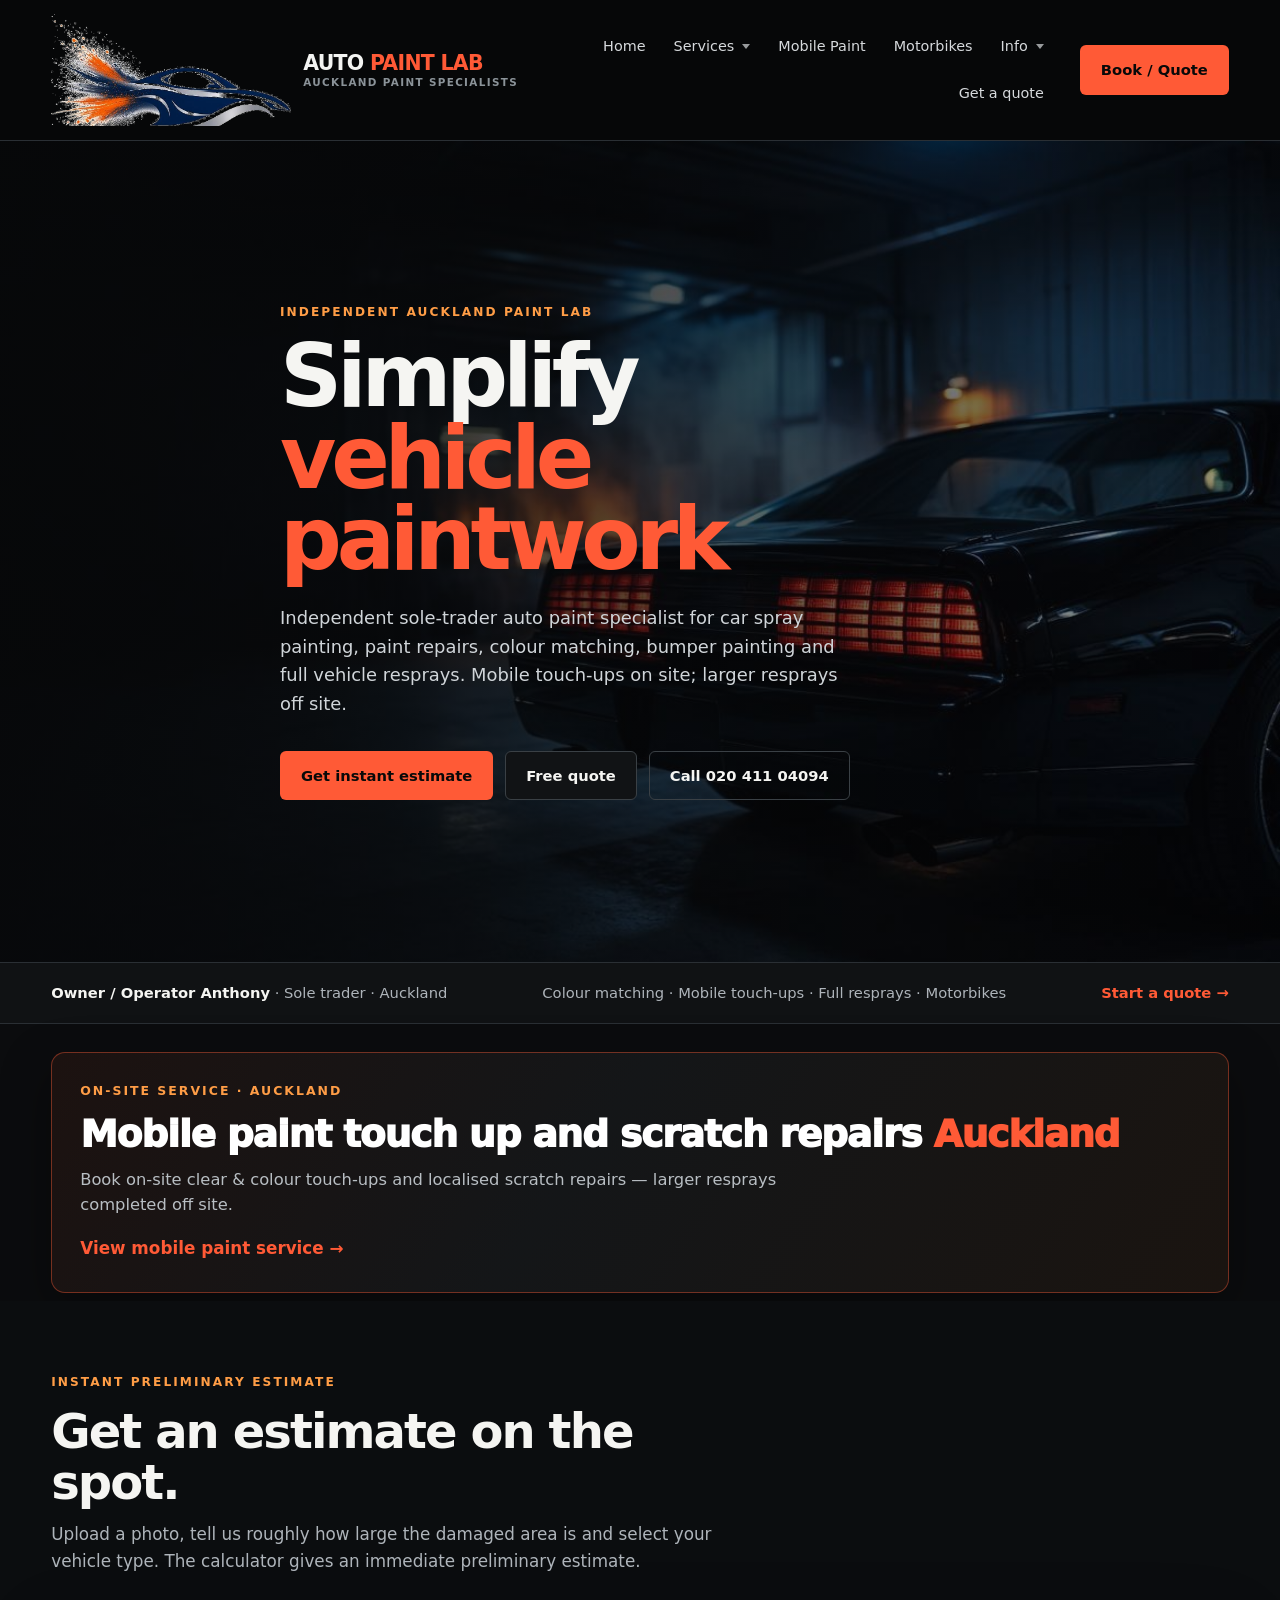
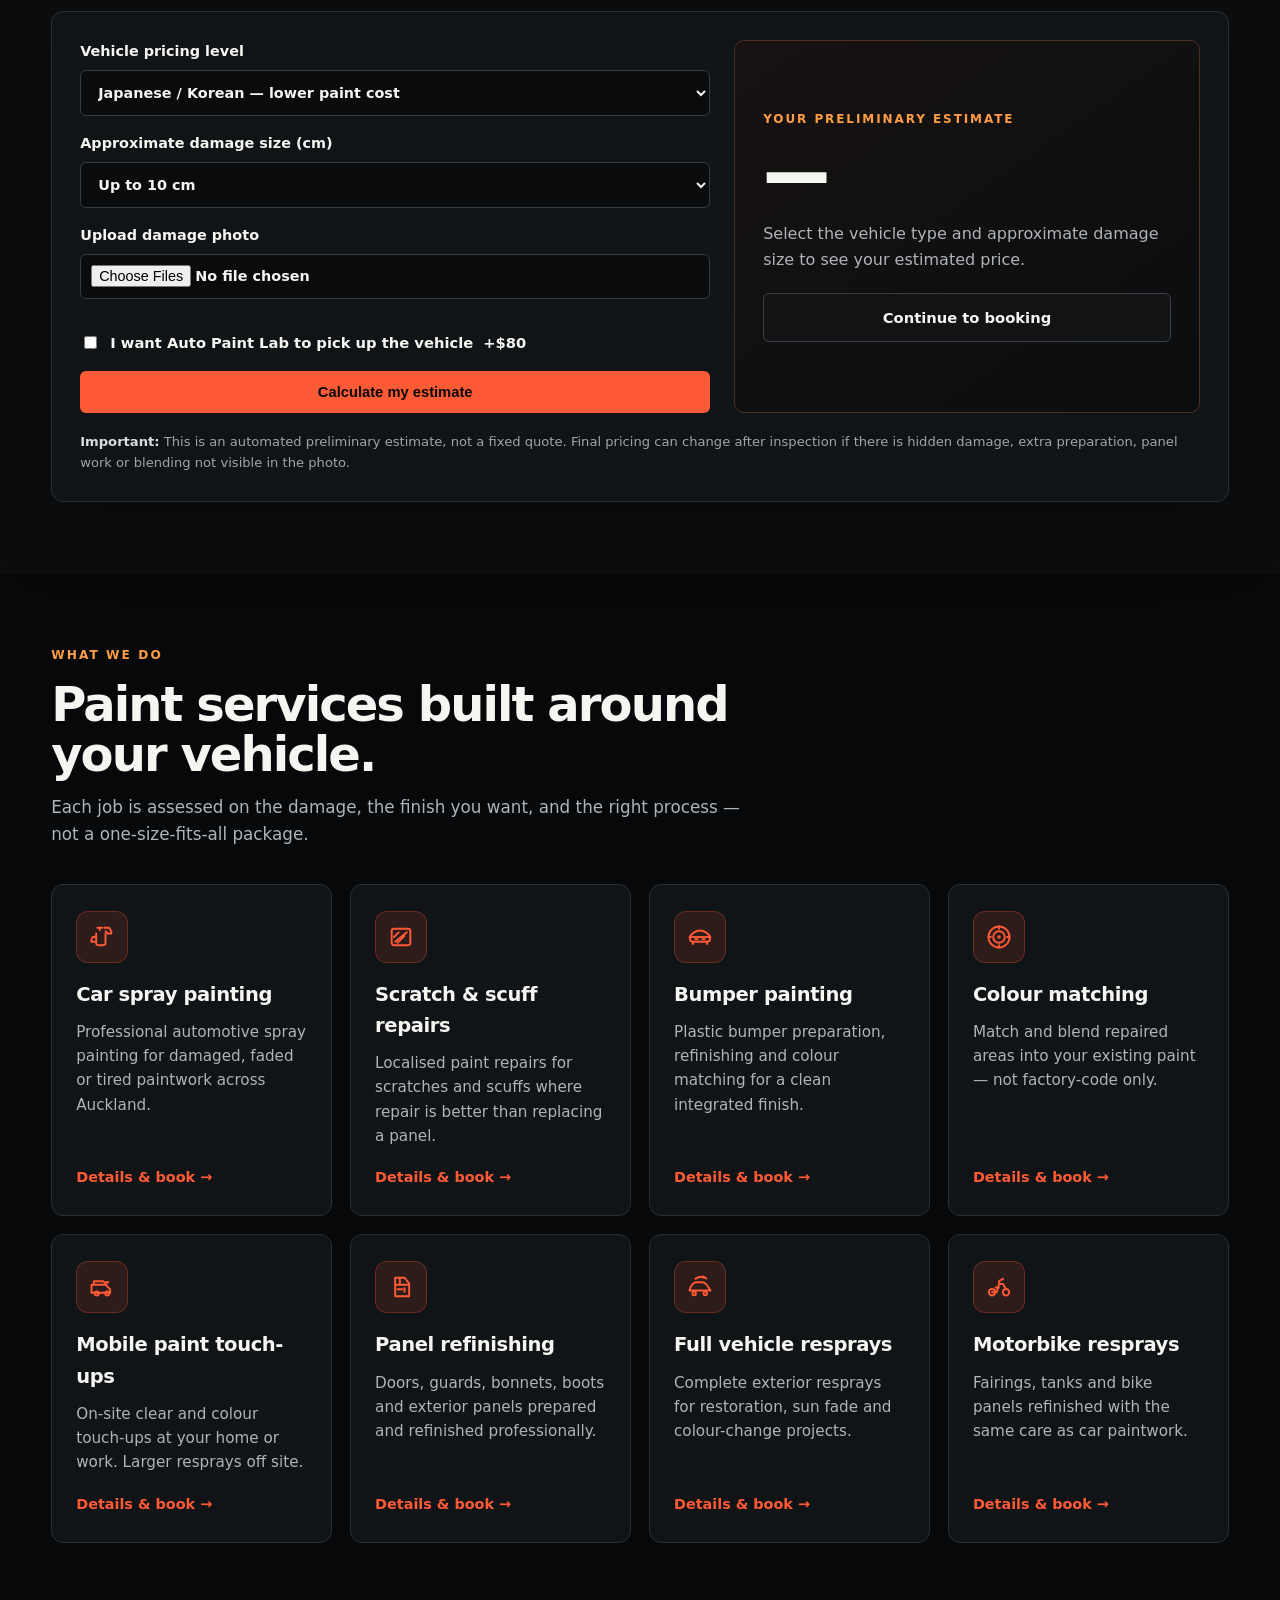
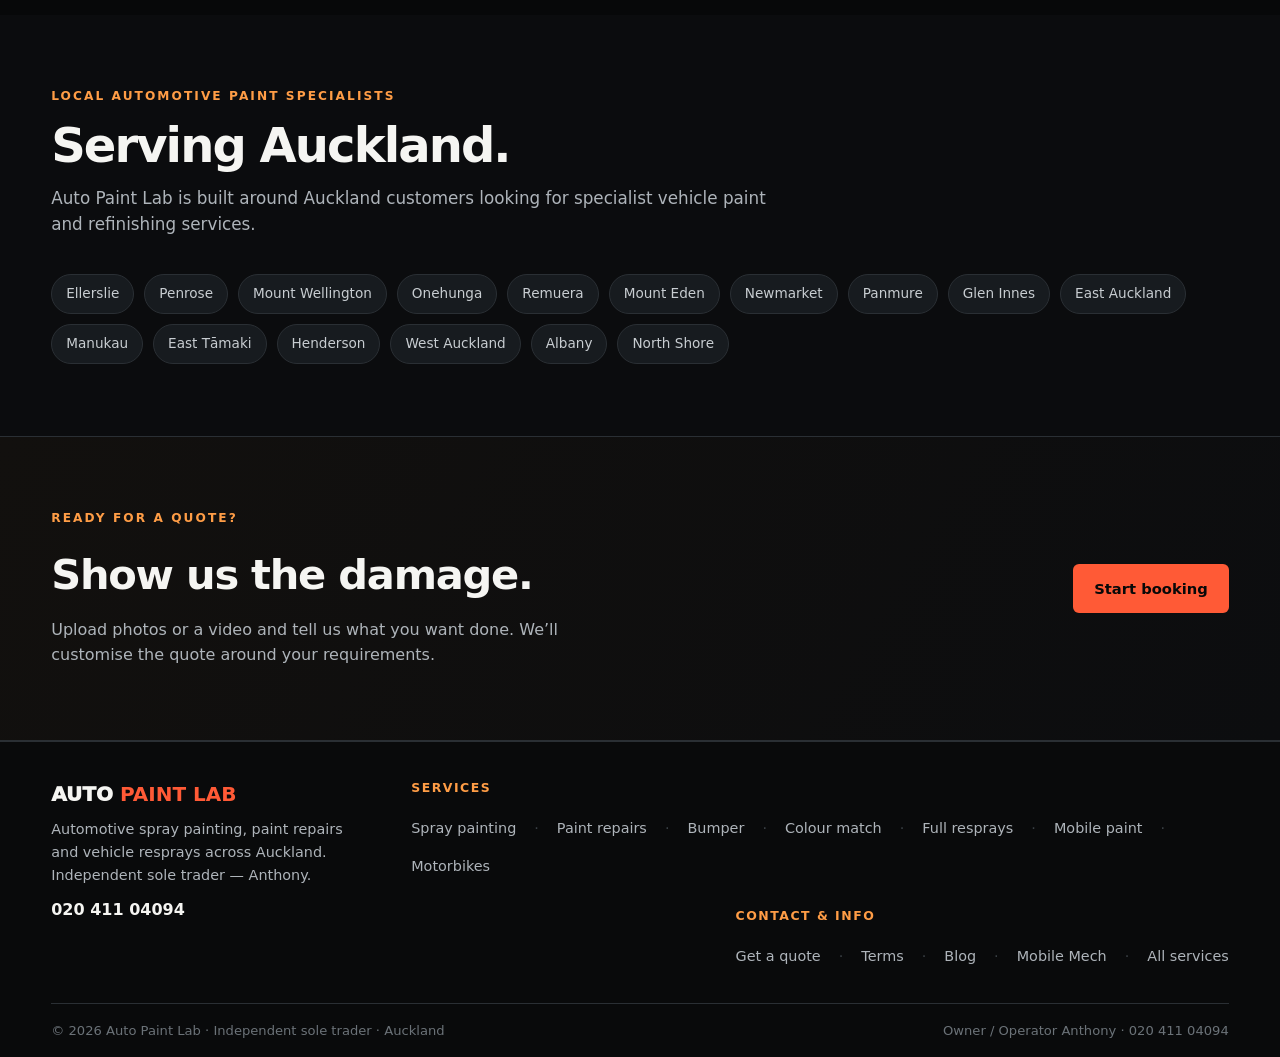
==== index.html @ 337ef96b "Add files via upload" ====
<!doctype html>
<html lang="en-NZ">
<head>
<meta charset="utf-8">
<meta name="viewport" content="width=device-width,initial-scale=1">
<title>Car Spray Painting Auckland | Independent Paint Repairs & Resprays | Auto Paint Lab</title>
<meta name="description" content="Independent sole-trader auto paint lab in Auckland. Car spray painting, paint repairs, scratch & scuff repair, bumper painting and colour matching. Free quote online.">
<meta name="robots" content="index,follow,max-image-preview:large">
<meta name="author" content="Auto Paint Lab">
<meta name="theme-color" content="#08090a">
<link rel="canonical" href="https://autopaintlab.co.nz/">
<meta property="og:title" content="Car Spray Painting Auckland | Independent Paint Repairs & Resprays | Auto Paint Lab">
<meta property="og:description" content="Independent sole-trader auto paint lab in Auckland. Car spray painting, paint repairs, scratch & scuff repair, bumper painting and colour matching. Free quote online.">
<meta property="og:type" content="website">
<meta property="og:url" content="https://autopaintlab.co.nz/">
<meta property="og:site_name" content="Auto Paint Lab">
<meta property="og:image" content="https://autopaintlab.co.nz/og.jpg">
<meta property="og:image:alt" content="Auto Paint Lab Auckland">
<style>
:root{
  --bg:#070809;--card:#111417;--card2:#171b1f;--text:#f5f5f2;--muted:#aeb4ba;
  --line:#2a2f34;--accent:#ff5a36;--accent2:#ff9d46;--max:1180px;
  --header-h:96px;
}
*{box-sizing:border-box}
html{scroll-behavior:smooth}
body{margin:0;background:var(--bg);color:var(--text);font-family:Inter,system-ui,Arial,sans-serif;line-height:1.6}
a{color:inherit;text-decoration:none}
.wrap{width:min(92%,var(--max));margin:auto}
img{max-width:100%;height:auto;display:block}

/* ===== HEADER — logo ~3x larger ===== */
header{
  position:sticky;top:0;z-index:100;
  background:rgba(7,8,9,.95);backdrop-filter:blur(16px);
  border-bottom:1px solid var(--line);
}
.nav{
  min-height:76px;
  display:flex;align-items:center;justify-content:space-between;
  gap:16px;padding:12px 0;
}


/* full logo includes wordmark */
.brand-text-off{display:flex;flex-direction:column;line-height:1.05}




.links{
  display:flex;align-items:center;gap:4px;
  font-size:.9rem;color:#d6d9dc;flex-wrap:wrap;justify-content:flex-end;
}
.links > a, .drop > button{
  display:inline-flex;align-items:center;gap:6px;
  padding:10px 12px;border-radius:6px;
  font:inherit;color:inherit;background:transparent;border:0;cursor:pointer;
  white-space:nowrap;
}
.links > a:hover, .drop > button:hover{color:var(--accent);background:rgba(255,255,255,.04)}
.drop{position:relative}
.drop > button::after{
  content:"";width:0;height:0;
  border-left:4px solid transparent;border-right:4px solid transparent;
  border-top:5px solid currentColor;opacity:.7;margin-left:2px;
}
.drop-menu{
  display:none;position:absolute;top:calc(100% + 4px);left:0;min-width:240px;
  background:#121518;border:1px solid var(--line);border-radius:10px;
  padding:8px;box-shadow:0 16px 40px rgba(0,0,0,.45);z-index:50;
}
.drop:hover .drop-menu, .drop:focus-within .drop-menu{display:block}
.drop-menu a{
  display:block;padding:10px 14px;border-radius:6px;font-size:.9rem;color:#d6d9dc;
}
.drop-menu a:hover{background:rgba(255,90,54,.12);color:var(--accent)}

.nav-cta{flex-shrink:0;margin-left:8px}
.btn{
  display:inline-flex;align-items:center;justify-content:center;gap:8px;
  padding:12px 20px;border-radius:6px;font-weight:850;border:1px solid transparent;
  cursor:pointer;font-size:.92rem;transition:transform .2s,box-shadow .2s,filter .2s;
}
.btn.primary{background:var(--accent);color:#080909}
.btn.primary:hover{transform:translateY(-2px);box-shadow:0 12px 28px rgba(255,90,54,.28);filter:brightness(1.05)}
.btn.secondary{border-color:#3a4045;background:#111315;color:var(--text)}
.btn.secondary:hover{border-color:var(--accent);color:var(--accent)}
.btn.ghost{border-color:#3a4045;background:transparent}

.nav-toggle{
  display:none;width:48px;height:48px;border-radius:8px;
  border:1px solid var(--line);background:#121518;color:var(--text);
  align-items:center;justify-content:center;cursor:pointer;font-size:1.3rem;
}
.mobile-panel{
  display:none;border-top:1px solid var(--line);padding:12px 0 18px;
  background:rgba(7,8,9,.98);
}
.mobile-panel.open{display:block}
.mobile-panel a, .mobile-panel .m-label{
  display:block;padding:12px 4px;border-bottom:1px solid rgba(42,47,52,.6);
  color:#d6d9dc;font-size:.95rem;
}
.mobile-panel .m-label{font-size:.72rem;letter-spacing:.14em;text-transform:uppercase;color:var(--accent2);font-weight:800;border:0;padding-top:16px}
.mobile-panel a:hover{color:var(--accent)}

@media(max-width:1100px){
  
  :root{--header-h:160px}
}
@media(max-width:960px){
  .links, .nav-cta{display:none}
  .nav-toggle{display:inline-flex}
  
  
  
  :root{--header-h:120px}
}

/* ===== HERO with car background ===== */
.eyebrow{text-transform:uppercase;letter-spacing:.17em;font-size:.76rem;font-weight:900;color:var(--accent2);margin-bottom:14px}
.hero{
  min-height:680px;display:flex;align-items:center;position:relative;overflow:hidden;
  background:
    linear-gradient(105deg, rgba(7,8,9,0.92) 0%, rgba(7,8,9,0.72) 42%, rgba(7,8,9,0.35) 100%),
    url('assets/images/hero-car.jpg');
  background-size:cover;
  background-position:center 40%;
  background-repeat:no-repeat;
}
.hero-in{position:relative;z-index:1;max-width:720px;padding:90px 0}
.hero h1{font-size:clamp(2.8rem,7vw,5.4rem);line-height:.94;letter-spacing:-.06em;margin:0 0 24px}
.hero h1 span{color:var(--accent)}
.hero p{max-width:580px;color:#d0d5d9;font-size:1.12rem;margin:0 0 32px}
.actions{display:flex;gap:12px;flex-wrap:wrap}

.strip{background:#101214;border-top:1px solid var(--line);border-bottom:1px solid var(--line);padding:18px 0}
.strip .wrap{display:flex;flex-wrap:wrap;gap:18px 28px;align-items:center;justify-content:space-between;font-size:.92rem;color:var(--muted)}
.strip strong{color:var(--text)}

section{padding:72px 0}
.intro{max-width:720px;margin-bottom:36px}
.intro h2{font-size:clamp(2rem,4vw,3rem);letter-spacing:-.04em;margin:0 0 14px;line-height:1.05}
.intro p{color:var(--muted);margin:0;font-size:1.05rem}

.grid{display:grid;gap:18px}
.grid-3{grid-template-columns:repeat(auto-fit,minmax(260px,1fr))}
.grid-2{grid-template-columns:repeat(auto-fit,minmax(300px,1fr))}

.card{
  background:var(--card);border:1px solid var(--line);border-radius:12px;
  padding:26px 24px;transition:transform .2s,border-color .2s,box-shadow .2s;
  display:flex;flex-direction:column;height:100%;
}
.card:hover{transform:translateY(-4px);border-color:rgba(255,90,54,.35);box-shadow:0 16px 36px rgba(0,0,0,.25)}
.card .icon{
  width:52px;height:52px;border-radius:12px;margin-bottom:16px;
  display:flex;align-items:center;justify-content:center;
  background:rgba(255,90,54,.12);border:1px solid rgba(255,90,54,.28);
  color:var(--accent);
}
.card .icon svg{width:28px;height:28px}
.card h3{margin:0 0 10px;font-size:1.22rem;letter-spacing:-.02em}
.card p{color:var(--muted);margin:0 0 18px;flex:1;font-size:.95rem}
.card a.more{color:var(--accent);font-weight:800;font-size:.9rem;margin-top:auto}
.card a.more:hover{color:var(--accent2)}

.dark{background:#0b0c0e}
.quote{background:linear-gradient(120deg,#12100e,#0c0d0f);border-top:1px solid var(--line);border-bottom:1px solid var(--line)}
.quotein{display:flex;align-items:center;justify-content:space-between;gap:24px;flex-wrap:wrap}
.quotein h2{margin:0 0 8px;font-size:clamp(1.8rem,3.5vw,2.6rem);letter-spacing:-.03em}
.quotein p{margin:0;color:var(--muted);max-width:520px}

.areas{display:flex;flex-wrap:wrap;gap:10px}
.area{
  background:var(--card2);border:1px solid var(--line);padding:8px 14px;
  border-radius:999px;font-size:.85rem;color:#c8cdd1;
}

/* ===== ESTIMATE ===== */
.estimate-section{background:#0b0d0f}
.estimate-box{border:1px solid var(--line);background:#111417;padding:28px;border-radius:12px;box-shadow:0 25px 70px rgba(0,0,0,.25)}
.estimate-grid{display:grid;grid-template-columns:1.15fr .85fr;gap:24px}
.estimate-form{display:grid;gap:16px}
.estimate-form label{display:grid;gap:7px;font-weight:800;font-size:.9rem}
.estimate-form select,.estimate-form input[type=file]{
  width:100%;background:#090b0c;color:#f5f5f2;border:1px solid #363c41;border-radius:6px;padding:13px;font:inherit
}
.estimate-form input[type=file]{padding:10px}
.estimate-form .pickup{display:flex;align-items:center;gap:10px;font-weight:700;font-size:.92rem}
.estimate-form .pickup input{width:auto}
.estimate-result{
  border:1px solid #493027;background:linear-gradient(145deg,#171211,#0b0d0f);
  padding:28px;display:flex;flex-direction:column;justify-content:center;min-height:280px;border-radius:10px
}
.result-label{font-size:.75rem;letter-spacing:.16em;color:var(--accent2);font-weight:900}
.result-price{font-size:clamp(2.4rem,5vw,4.2rem);line-height:1;font-weight:950;letter-spacing:-.06em;margin:14px 0}
.estimate-result p{color:var(--muted);margin:0 0 20px}
.photo-preview{display:flex;gap:8px;flex-wrap:wrap}
.photo-preview img{width:72px;height:72px;object-fit:cover;border:1px solid var(--line);border-radius:4px}
.estimate-note{margin-top:18px;color:#9ea5aa;font-size:.82rem}
.estimate-note strong{color:#d9dde0}
@media(max-width:800px){
  .estimate-grid{grid-template-columns:1fr}
  .estimate-result{min-height:200px}
}

/* ===== FOOTER horizontal ===== */
footer{border-top:1px solid var(--line);padding:36px 0 0;background:#090a0b}
.foot{
  display:flex;flex-wrap:wrap;align-items:flex-start;justify-content:space-between;
  gap:28px 40px;padding-bottom:28px;
}
.foot-brand{flex:1 1 220px;max-width:320px}
.foot-brand .logo{font-weight:950;font-size:1.25rem;margin-bottom:8px}
.foot-brand .logo b{color:var(--accent)}
.foot-brand p{color:var(--muted);margin:0 0 10px;font-size:.9rem}
.foot-cols{
  display:flex;flex-wrap:wrap;gap:28px 48px;flex:2 1 480px;justify-content:flex-end;
}
.foot-col h3{margin:0 0 12px;font-size:.78rem;letter-spacing:.12em;text-transform:uppercase;color:var(--accent2)}
.foot-col a,.foot-col span{display:block;color:var(--muted);margin:7px 0;font-size:.9rem}
.foot-col a:hover{color:var(--accent)}
.foot-links-row{
  display:flex;flex-wrap:wrap;gap:8px 18px;align-items:center;
}
.foot-links-row a{display:inline;margin:0;color:var(--muted);font-size:.9rem}
.foot-links-row a:hover{color:var(--accent)}
.foot-links-row .sep{color:#3a4045}
.copy{border-top:1px solid var(--line);padding:16px 0;color:#6b7278;font-size:.82rem;display:flex;flex-wrap:wrap;gap:8px 20px;justify-content:space-between}

/* Forms (booking pages) */
.form-wrap{max-width:640px}
.form label{display:block;font-size:.85rem;font-weight:700;margin:16px 0 6px;color:#d5d9dc}
.form input,.form select,.form textarea{
  width:100%;padding:12px 14px;border-radius:8px;border:1px solid var(--line);
  background:#0e1012;color:var(--text);font:inherit;
}
.form input:focus,.form select:focus,.form textarea:focus{
  outline:none;border-color:var(--accent);box-shadow:0 0 0 3px rgba(255,90,54,.15);
}
.form textarea{min-height:120px;resize:vertical}
.form .row{display:grid;grid-template-columns:1fr 1fr;gap:14px}
@media(max-width:560px){.form .row{grid-template-columns:1fr}}
.form .upload{border:1px dashed #3a4045;border-radius:10px;padding:16px;background:#0e1012}
.form .hint{font-size:.82rem;color:var(--muted);margin-top:8px}
.form .caption{font-size:.85rem;color:var(--muted);margin:18px 0}
.form .btn{width:100%;margin-top:8px;padding:16px}
.form .status{margin-top:12px;font-size:.9rem;color:var(--accent2)}
.preview{display:flex;flex-wrap:wrap;gap:8px;margin-top:10px}
.preview img{width:72px;height:72px;object-fit:cover;border-radius:6px;border:1px solid var(--line)}

.page-hero{padding:70px 0 40px;background:radial-gradient(circle at 80% 30%,rgba(255,90,54,.18),transparent 30%),linear-gradient(120deg,#070809,#12100e)}
.page-hero h1{font-size:clamp(2.4rem,5vw,4rem);letter-spacing:-.05em;margin:12px 0;line-height:1.02}
.page-hero p{color:var(--muted);max-width:640px;font-size:1.05rem}
.content-card{background:var(--card);border:1px solid var(--line);border-radius:12px;padding:28px;margin:18px 0}
.content-card h2{margin:0 0 12px;font-size:1.55rem}
.content-card p,.content-card li{color:#c7ccd0}
.content-card ul{padding-left:22px}
.service-cta{
  margin-top:28px;padding:24px;border-radius:12px;
  background:linear-gradient(135deg,#1a1210,#121416);border:1px solid rgba(255,90,54,.25);
  display:flex;flex-wrap:wrap;gap:16px;align-items:center;justify-content:space-between;
}

@media(max-width:800px){
  .hero{min-height:auto;background-position:70% center}
  .hero-in{padding:56px 0}
  .foot-cols{justify-content:flex-start}
}







.mobile-promo-section{padding:28px 0 8px;background:#0b0c0e}
.mobile-promo-card{
  display:block;padding:28px 28px 30px;border-radius:14px;
  background:linear-gradient(125deg,#1c1210 0%,#141618 45%,#1a1410 100%);
  border:1px solid rgba(255,90,54,.4);
  box-shadow:0 18px 50px rgba(0,0,0,.35);
  transition:transform .2s,border-color .2s,box-shadow .2s;
}
.mobile-promo-card:hover{
  transform:translateY(-3px);border-color:rgba(255,90,54,.65);
  box-shadow:0 22px 55px rgba(255,90,54,.12);
}
.mobile-promo-eyebrow{
  display:block;font-size:.78rem;font-weight:900;letter-spacing:.16em;
  text-transform:uppercase;color:var(--accent2);margin-bottom:12px;
}
.mobile-promo-title{
  display:block;font-size:clamp(1.45rem,4.2vw,2.35rem);font-weight:950;
  letter-spacing:-.03em;line-height:1.15;color:#fff;margin-bottom:12px;
}
.mobile-promo-title em{font-style:normal;color:var(--accent)}
.mobile-promo-sub{
  display:block;color:#b8bec3;font-size:1.02rem;max-width:720px;margin-bottom:18px;line-height:1.5;
}
.mobile-promo-cta{
  display:inline-flex;font-weight:900;font-size:1.05rem;color:var(--accent);
}
.mobile-promo-card:hover .mobile-promo-cta{color:var(--accent2)}








@media(max-width:1100px){
  
  
}
@media(max-width:960px){
  
  
  
}
@media(max-width:400px){
  
}


/* Brand — mark + wordmark, dark-header friendly */
.brand{
  display:flex;align-items:center;gap:12px;flex-shrink:0;
  text-decoration:none;color:inherit;min-width:0;
}
.brand-logo{
  height:116px;width:auto;max-width:240px;
  object-fit:contain;object-position:left center;
  border:none;border-radius:0;box-shadow:none;
  background:transparent;padding:0;display:block;flex-shrink:0;
}
.brand-text{
  display:flex;flex-direction:column;justify-content:center;
  line-height:1.08;gap:3px;min-width:0;
}
.brand-name{
  font-weight:900;letter-spacing:-.035em;font-size:1.28rem;
  text-transform:uppercase;color:#f3f4f2;white-space:nowrap;
}
.brand-name b{color:var(--accent);font-weight:900}
.brand-tag{
  font-size:.65rem;font-weight:700;letter-spacing:.13em;
  text-transform:uppercase;color:#8b9399;white-space:nowrap;
}
@media(max-width:1100px){
  .brand-logo{height:104px;max-width:216px}
  .brand-name{font-size:1.15rem}
}
@media(max-width:960px){
  .brand-logo{height:92px;max-width:176px}
  .brand-name{font-size:1.05rem}
  .brand-tag{font-size:.58rem;letter-spacing:.1em}
}
@media(max-width:380px){
  .brand-tag{display:none}
  .brand-name{font-size:.95rem}
}

</style>
<meta name="twitter:card" content="summary_large_image">
<meta name="twitter:title" content="Car Spray Painting Auckland | Independent Paint Repairs & Resprays | Auto Paint Lab">
<meta name="twitter:description" content="Independent sole-trader auto paint lab in Auckland. Car spray painting, paint repairs, scratch & scuff repair, bumper painting and colour matching. Free quote online.">
<meta name="twitter:image" content="https://autopaintlab.co.nz/og.jpg">
</head>
<body>
<header>
  <div class="wrap nav">
    <a class="brand" href="index.html" aria-label="Auto Paint Lab home">
      <img class="brand-logo" src="assets/images/logo-mark.png" alt="Auto Paint Lab Auckland logo" width="240" height="116">
      <span class="brand-text">
        <span class="brand-name">AUTO <b>PAINT LAB</b></span>
        <span class="brand-tag">Auckland paint specialists</span>
      </span>
    </a>
    <nav class="links" aria-label="Main">
      <a href="index.html">Home</a>
      <div class="drop">
        <button type="button" aria-haspopup="true">Services</button>
        <div class="drop-menu" role="menu">
          <a href="services.html">All services</a>
          <a href="spray-painting.html">Car spray painting</a>
          <a href="scratch-repairs.html">Scratch &amp; scuff repairs</a>
          <a href="bumper-painting.html">Bumper painting</a>
          <a href="colour-matching.html">Colour matching</a>
          <a href="panel-refinishing.html">Panel refinishing</a>
          <a href="full-respray.html">Full vehicle resprays</a>
          <a href="mobile-paint.html">Mobile paint</a>
          <a href="motorbike-resprays.html">Motorbike resprays</a>
        </div>
      </div>
      <a href="mobile-paint.html">Mobile Paint</a>
      <a href="motorbike-resprays.html">Motorbikes</a>
      <div class="drop">
        <button type="button" aria-haspopup="true">Info</button>
        <div class="drop-menu" role="menu">
          <a href="blog.html">Blog</a>
          <a href="mobile-mech.html">Mobile Mech partner</a>
          <a href="terms.html">Terms &amp; conditions</a>
          <a href="index.html#areas">Auckland areas</a>
        </div>
      </div>
      <a href="booking.html">Get a quote</a>
    </nav>
    <a class="btn primary nav-cta" href="booking.html">Book / Quote</a>
    <button class="nav-toggle" type="button" aria-label="Open menu" id="navToggle">☰</button>
  </div>
  <div class="mobile-panel wrap" id="mobilePanel">
    <a href="index.html">Home</a>
    <div class="m-label">Services</div>
    <a href="services.html">All services</a>
    <a href="spray-painting.html">Car spray painting</a>
    <a href="scratch-repairs.html">Scratch &amp; scuff repairs</a>
    <a href="bumper-painting.html">Bumper painting</a>
    <a href="colour-matching.html">Colour matching</a>
    <a href="panel-refinishing.html">Panel refinishing</a>
    <a href="full-respray.html">Full vehicle resprays</a>
    <a href="mobile-paint.html">Mobile paint</a>
    <a href="motorbike-resprays.html">Motorbike resprays</a>
    <div class="m-label">Info</div>
    <a href="blog.html">Blog</a>
    <a href="mobile-mech.html">Mobile Mech partner</a>
    <a href="terms.html">Terms &amp; conditions</a>
    <a href="booking.html">Get a quote</a>
    <a href="booking.html" class="btn primary" style="margin-top:14px;text-align:center">Book / Quote</a>
  </div>
</header>


<main>
<section class="hero">
  <div class="wrap hero-in">
    <div class="eyebrow">Independent Auckland paint lab</div>
    <h1>Simplify<br><span>vehicle paintwork</span></h1>
    <p>Independent sole-trader auto paint specialist for car spray painting, paint repairs, colour matching, bumper painting and full vehicle resprays. Mobile touch-ups on site; larger resprays off site.</p>
    <div class="actions">
      <a class="btn primary" href="#instant-estimate">Get instant estimate</a>
      <a class="btn secondary" href="booking.html">Free quote</a>
      <a class="btn ghost" href="tel:+642041104094">Call 020 411 04094</a>
    </div>
  </div>
</section>

<div class="strip">
  <div class="wrap">
    <div><strong>Owner / Operator Anthony</strong> · Sole trader · Auckland</div>
    <div>Colour matching · Mobile touch-ups · Full resprays · Motorbikes</div>
    <div><a href="booking.html" style="color:var(--accent);font-weight:800">Start a quote →</a></div>
  </div>
</div>


<section class="mobile-promo-section">
  <div class="wrap">
    <a class="mobile-promo-card" href="mobile-paint.html">
      <span class="mobile-promo-eyebrow">On-site service · Auckland</span>
      <span class="mobile-promo-title">Mobile paint touch up and scratch repairs <em>Auckland</em></span>
      <span class="mobile-promo-sub">Book on-site clear &amp; colour touch-ups and localised scratch repairs — larger resprays completed off site.</span>
      <span class="mobile-promo-cta">View mobile paint service →</span>
    </a>
  </div>
</section>
<section id="instant-estimate" class="estimate-section">
<div class="wrap">
<div class="intro">
  <div class="eyebrow">Instant preliminary estimate</div>
  <h2>Get an estimate on the spot.</h2>
  <p>Upload a photo, tell us roughly how large the damaged area is and select your vehicle type. The calculator gives an immediate preliminary estimate.</p>
</div>
<div class="estimate-box">
<div class="estimate-grid">
<div class="estimate-form">
<label>Vehicle pricing level
<select id="vehicleTier">
  <option value="1">Japanese / Korean — lower paint cost</option>
  <option value="1.15">American / Chinese / lower-cost European</option>
  <option value="1.30">Premium European — Mercedes, Volkswagen, BMW &amp; similar</option>
</select>
</label>
<label>Approximate damage size (cm)
<select id="damageSize">
  <option value="10">Up to 10 cm</option>
  <option value="20">Up to 20 cm</option>
  <option value="30">Up to 30 cm</option>
  <option value="40">Up to 40 cm</option>
  <option value="50">Up to 50 cm</option>
  <option value="60">Up to 60 cm</option>
</select>
</label>
<label>Upload damage photo <input id="estimatePhoto" type="file" accept="image/*" multiple></label>
<div id="photoPreview" class="photo-preview" aria-live="polite"></div>
<label class="pickup"><input id="pickup" type="checkbox"> I want Auto Paint Lab to pick up the vehicle <strong>+$80</strong></label>
<button class="btn primary estimate-btn" type="button" id="calculateEstimate">Calculate my estimate</button>
</div>
<div class="estimate-result" id="estimateResult">
  <div class="result-label">YOUR PRELIMINARY ESTIMATE</div>
  <div class="result-price" id="resultPrice">—</div>
  <p id="resultText">Select the vehicle type and approximate damage size to see your estimated price.</p>
  <a class="btn secondary" href="booking.html">Continue to booking</a>
</div>
</div>
<div class="estimate-note"><strong>Important:</strong> This is an automated preliminary estimate, not a fixed quote. Final pricing can change after inspection if there is hidden damage, extra preparation, panel work or blending not visible in the photo.</div>
</div>
</div>
</section>
<script>
(function(){
const tier=document.getElementById('vehicleTier'), size=document.getElementById('damageSize'), pickup=document.getElementById('pickup'), result=document.getElementById('resultPrice'), text=document.getElementById('resultText'), photo=document.getElementById('estimatePhoto'), preview=document.getElementById('photoPreview');
function baseForCm(n){ if(n<=10)return 300; if(n<=20)return 400; if(n<=30)return 700; if(n<=40)return 925; if(n<=50)return 1150; return 1400; }
function calc(){const n=Number(size.value), mult=Number(tier.value), pickupCost=pickup.checked?80:0; let base=baseForCm(n); let low=Math.round((base*mult+pickupCost)/10)*10; let high=Math.round((base*mult*1.2+pickupCost)/10)*10; result.textContent='$'+low.toLocaleString()+' – $'+high.toLocaleString(); text.textContent=(pickup.checked?'Includes the $80 vehicle pickup. ':'')+'Based on approximately '+n+' cm of visible damage. This is a preliminary estimate only.';}
document.getElementById('calculateEstimate').addEventListener('click',calc);
if(photo) photo.addEventListener('change',()=>{preview.innerHTML=''; [...photo.files].slice(0,5).forEach(f=>{if(f.type.startsWith('image/')){const img=document.createElement('img');img.src=URL.createObjectURL(f);preview.appendChild(img);}})});
})();
</script>
<section>
  <div class="wrap">
    <div class="intro">
      <div class="eyebrow">What we do</div>
      <h2>Paint services built around your vehicle.</h2>
      <p>Each job is assessed on the damage, the finish you want, and the right process — not a one-size-fits-all package.</p>
    </div>
    <div class="grid grid-3">
<article class="card">
  <div class="icon" aria-hidden="true"><svg viewBox="0 0 24 24" fill="none" stroke="currentColor" stroke-width="1.65" stroke-linecap="round" stroke-linejoin="round"><path d="M14 4h4l2 3v2h-3l-2-2"/><path d="M15 9v8a2 2 0 01-2 2H9a2 2 0 01-2-2V9"/><path d="M7 12H4l-1 2v2h4"/><path d="M10 6V4"/><path d="M8 4h4"/></svg></div>
  <h3>Car spray painting</h3>
  <p>Professional automotive spray painting for damaged, faded or tired paintwork across Auckland.</p>
  <a class="more" href="spray-painting.html">Details &amp; book →</a>
</article>
<article class="card">
  <div class="icon" aria-hidden="true"><svg viewBox="0 0 24 24" fill="none" stroke="currentColor" stroke-width="1.65" stroke-linecap="round" stroke-linejoin="round"><rect x="4" y="5" width="16" height="14" rx="2"/><path d="M7 16L17 8"/><path d="M9 17L15 11"/><path d="M6 12l4-4"/></svg></div>
  <h3>Scratch &amp; scuff repairs</h3>
  <p>Localised paint repairs for scratches and scuffs where repair is better than replacing a panel.</p>
  <a class="more" href="scratch-repairs.html">Details &amp; book →</a>
</article>
<article class="card">
  <div class="icon" aria-hidden="true"><svg viewBox="0 0 24 24" fill="none" stroke="currentColor" stroke-width="1.65" stroke-linecap="round" stroke-linejoin="round"><path d="M3 12c2.5-3.5 6-5.5 9-5.5S18.5 8.5 21 12"/><path d="M3.5 12h17v2a2 2 0 01-2 2h-13a2 2 0 01-2-2v-2z"/><path d="M6 16v2M18 16v2"/><path d="M8 14h2M14 14h2"/></svg></div>
  <h3>Bumper painting</h3>
  <p>Plastic bumper preparation, refinishing and colour matching for a clean integrated finish.</p>
  <a class="more" href="bumper-painting.html">Details &amp; book →</a>
</article>
<article class="card">
  <div class="icon" aria-hidden="true"><svg viewBox="0 0 24 24" fill="none" stroke="currentColor" stroke-width="1.65" stroke-linecap="round" stroke-linejoin="round"><circle cx="12" cy="12" r="9"/><circle cx="12" cy="12" r="5"/><circle cx="12" cy="12" r="1.5" fill="currentColor" stroke="none"/><path d="M12 3v2M12 19v2M3 12h2M19 12h2"/></svg></div>
  <h3>Colour matching</h3>
  <p>Match and blend repaired areas into your existing paint — not factory-code only.</p>
  <a class="more" href="colour-matching.html">Details &amp; book →</a>
</article>
<article class="card">
  <div class="icon" aria-hidden="true"><svg viewBox="0 0 24 24" fill="none" stroke="currentColor" stroke-width="1.65" stroke-linecap="round" stroke-linejoin="round"><path d="M3 10h12l4 4v3H3v-7z"/><path d="M5 10V7h8l3 3"/><circle cx="7.5" cy="17.5" r="1.75"/><circle cx="16.5" cy="17.5" r="1.75"/><path d="M15 8h2.5"/></svg></div>
  <h3>Mobile paint touch-ups</h3>
  <p>On-site clear and colour touch-ups at your home or work. Larger resprays off site.</p>
  <a class="more" href="mobile-paint.html">Details &amp; book →</a>
</article>
<article class="card">
  <div class="icon" aria-hidden="true"><svg viewBox="0 0 24 24" fill="none" stroke="currentColor" stroke-width="1.65" stroke-linecap="round" stroke-linejoin="round"><path d="M7 4h8l4 5v11H7V4z"/><path d="M7 10h12"/><path d="M11 4v6"/><path d="M15 13v3"/><path d="M9 14h4"/></svg></div>
  <h3>Panel refinishing</h3>
  <p>Doors, guards, bonnets, boots and exterior panels prepared and refinished professionally.</p>
  <a class="more" href="panel-refinishing.html">Details &amp; book →</a>
</article>
<article class="card">
  <div class="icon" aria-hidden="true"><svg viewBox="0 0 24 24" fill="none" stroke="currentColor" stroke-width="1.65" stroke-linecap="round" stroke-linejoin="round"><path d="M3 15c1-4 3.5-7 5.5-7h5c2 0 4 1.5 5.5 4l2 3H3v-0z"/><circle cx="7" cy="17.5" r="1.5"/><circle cx="16.5" cy="17.5" r="1.5"/><path d="M8 5c1.5-1 3-1.5 4-1.5"/><path d="M11 3.5c1-.3 2.5-.3 4 .5"/><path d="M14 3c1.2.2 2.5.8 3.5 1.8"/></svg></div>
  <h3>Full vehicle resprays</h3>
  <p>Complete exterior resprays for restoration, sun fade and colour-change projects.</p>
  <a class="more" href="full-respray.html">Details &amp; book →</a>
</article>
<article class="card">
  <div class="icon" aria-hidden="true"><svg viewBox="0 0 24 24" fill="none" stroke="currentColor" stroke-width="1.65" stroke-linecap="round" stroke-linejoin="round"><circle cx="6" cy="16.5" r="2.75"/><circle cx="18" cy="16.5" r="2.75"/><path d="M6 16.5h4L12 9.5h3.5L18 14"/><path d="M12 9.5V7l3.5-2"/><path d="M9 12.5h3"/></svg></div>
  <h3>Motorbike resprays</h3>
  <p>Fairings, tanks and bike panels refinished with the same care as car paintwork.</p>
  <a class="more" href="motorbike-resprays.html">Details &amp; book →</a>
</article>
</div>
  </div>
</section>

<section class="dark" id="areas">
  <div class="wrap">
    <div class="intro">
      <div class="eyebrow">Local automotive paint specialists</div>
      <h2>Serving Auckland.</h2>
      <p>Auto Paint Lab is built around Auckland customers looking for specialist vehicle paint and refinishing services.</p>
    </div>
    <div class="areas">
      <span class="area">Ellerslie</span><span class="area">Penrose</span><span class="area">Mount Wellington</span>
      <span class="area">Onehunga</span><span class="area">Remuera</span><span class="area">Mount Eden</span>
      <span class="area">Newmarket</span><span class="area">Panmure</span><span class="area">Glen Innes</span>
      <span class="area">East Auckland</span><span class="area">Manukau</span><span class="area">East Tāmaki</span>
      <span class="area">Henderson</span><span class="area">West Auckland</span><span class="area">Albany</span>
      <span class="area">North Shore</span>
    </div>
  </div>
</section>

<section class="quote">
  <div class="wrap quotein">
    <div>
      <div class="eyebrow">Ready for a quote?</div>
      <h2>Show us the damage.</h2>
      <p>Upload photos or a video and tell us what you want done. We’ll customise the quote around your requirements.</p>
    </div>
    <a class="btn primary" href="booking.html">Start booking</a>
  </div>
</section>
</main>


<footer>
  <div class="wrap foot">
    <div class="foot-brand">
      <div class="logo">AUTO <b>PAINT LAB</b></div>
      <p>Automotive spray painting, paint repairs and vehicle resprays across Auckland. Independent sole trader — Anthony.</p>
      <a href="tel:+642041104094" style="color:var(--text);font-weight:800">020 411 04094</a>
    </div>
    <div class="foot-cols">
      <div class="foot-col">
        <h3>Services</h3>
        <div class="foot-links-row">
          <a href="spray-painting.html">Spray painting</a><span class="sep">·</span>
          <a href="scratch-repairs.html">Paint repairs</a><span class="sep">·</span>
          <a href="bumper-painting.html">Bumper</a><span class="sep">·</span>
          <a href="colour-matching.html">Colour match</a><span class="sep">·</span>
          <a href="full-respray.html">Full resprays</a><span class="sep">·</span>
          <a href="mobile-paint.html">Mobile paint</a><span class="sep">·</span>
          <a href="motorbike-resprays.html">Motorbikes</a>
        </div>
      </div>
      <div class="foot-col">
        <h3>Contact &amp; info</h3>
        <div class="foot-links-row">
          <a href="booking.html">Get a quote</a><span class="sep">·</span>
          <a href="terms.html">Terms</a><span class="sep">·</span>
          <a href="blog.html">Blog</a><span class="sep">·</span>
          <a href="mobile-mech.html">Mobile Mech</a><span class="sep">·</span>
          <a href="services.html">All services</a>
        </div>
      </div>
    </div>
  </div>
  <div class="wrap copy">
    <span>© 2026 Auto Paint Lab · Independent sole trader · Auckland</span>
    <span>Owner / Operator Anthony · 020 411 04094</span>
  </div>
</footer>
<script>
(function(){
  var t=document.getElementById('navToggle'), p=document.getElementById('mobilePanel');
  if(t&&p){t.addEventListener('click',function(){p.classList.toggle('open');});}
})();
</script>

</body>
</html>
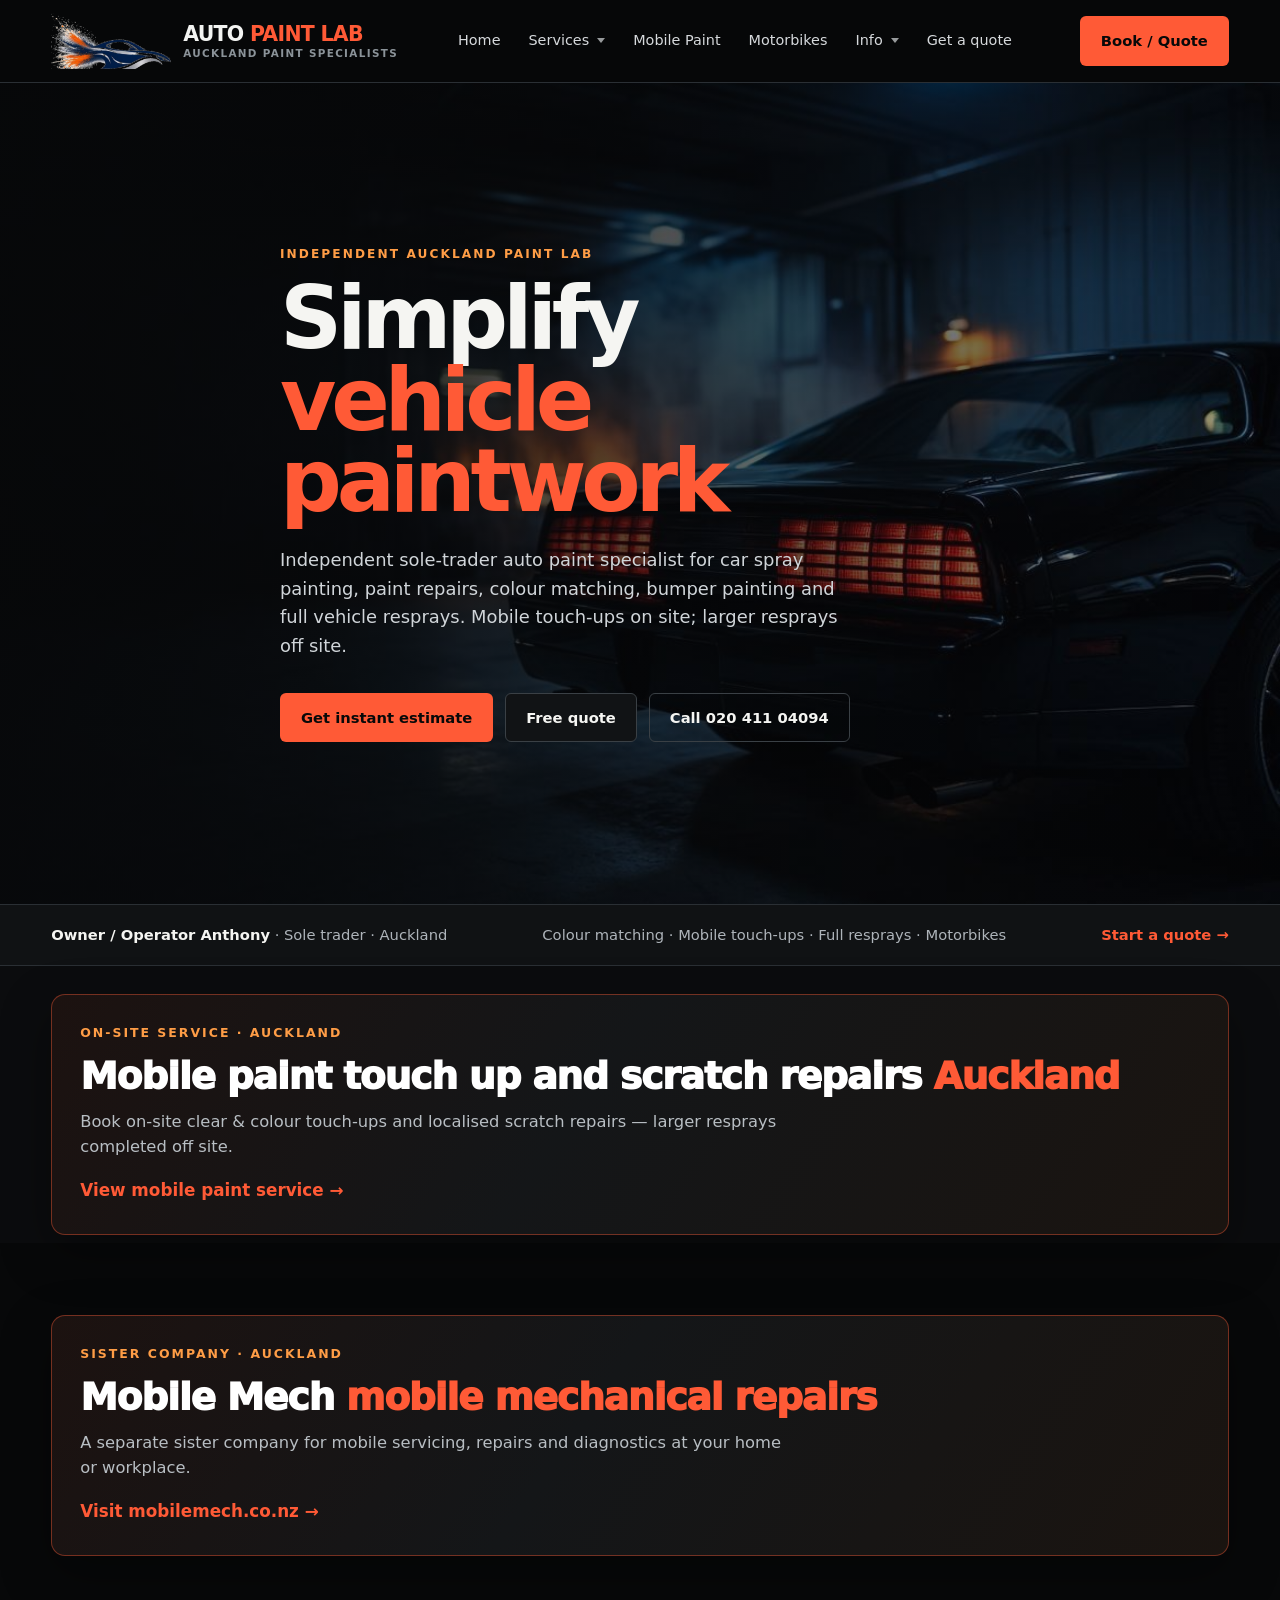
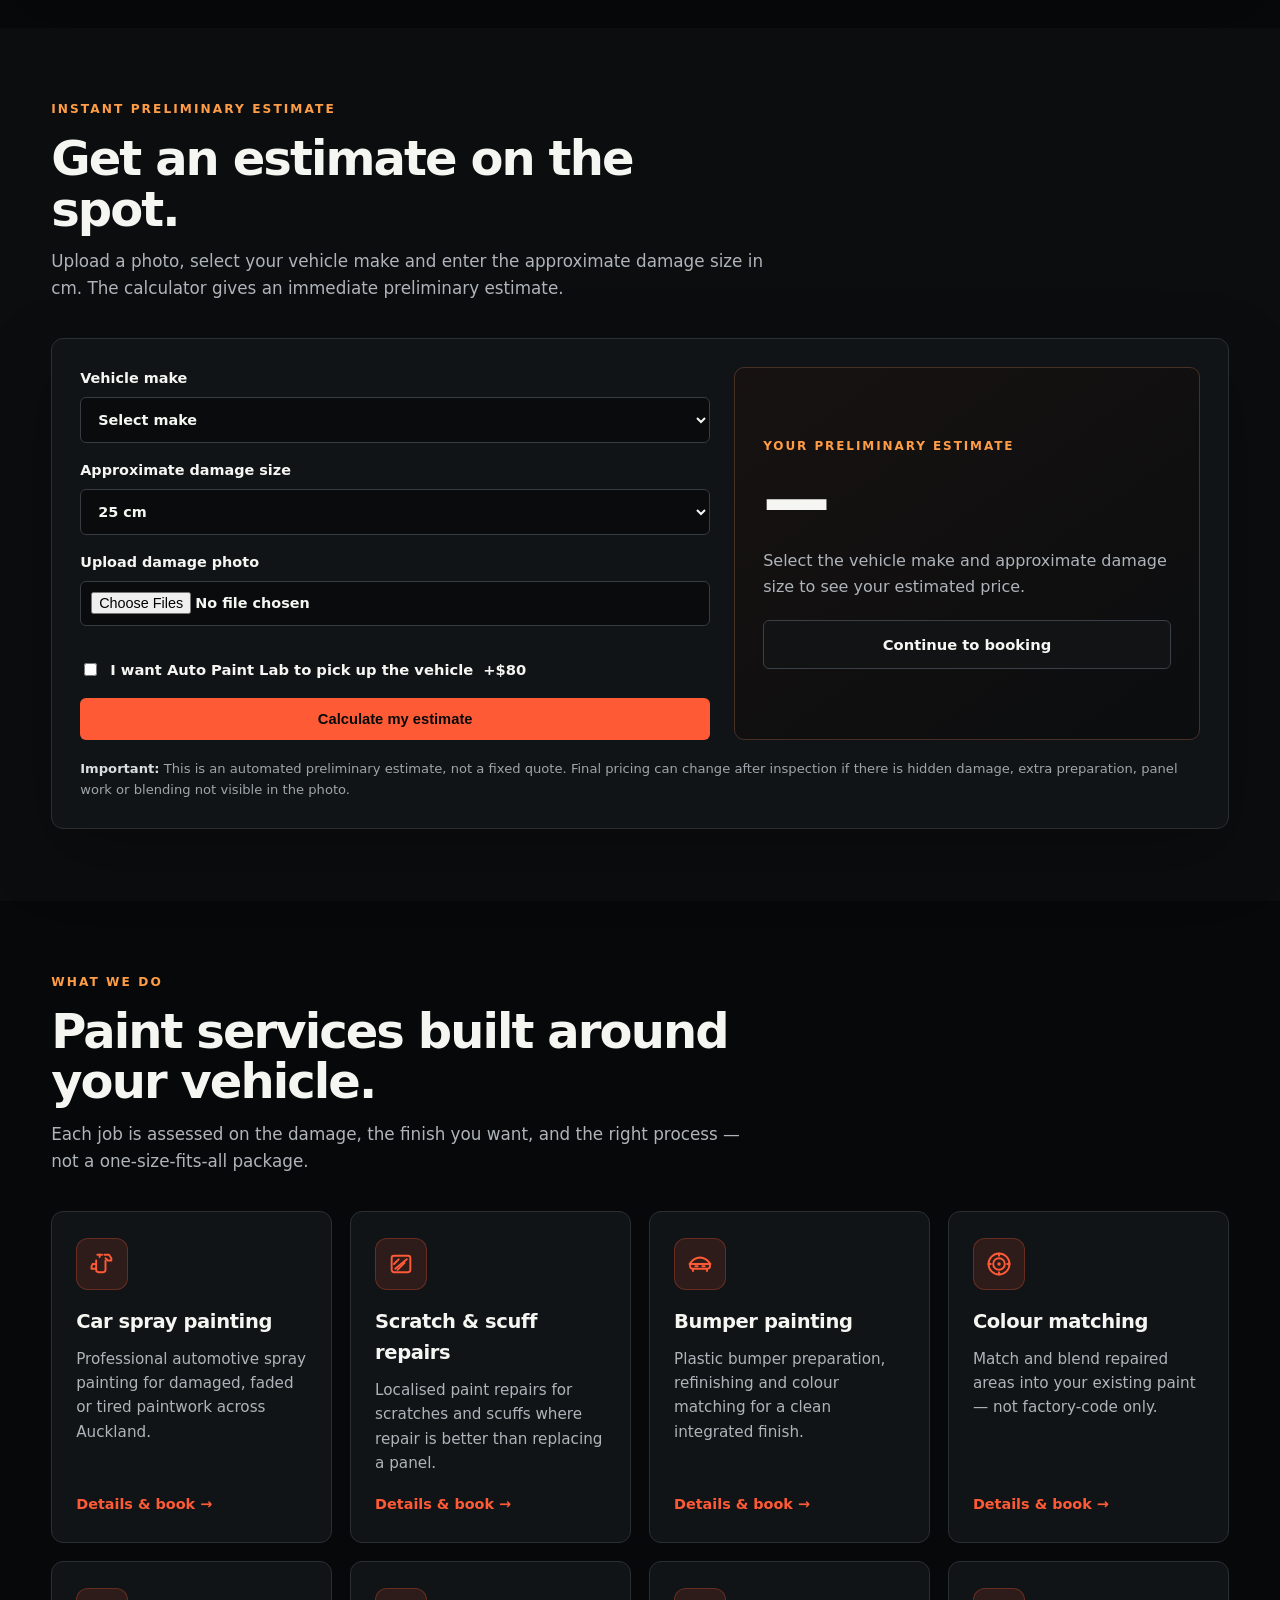
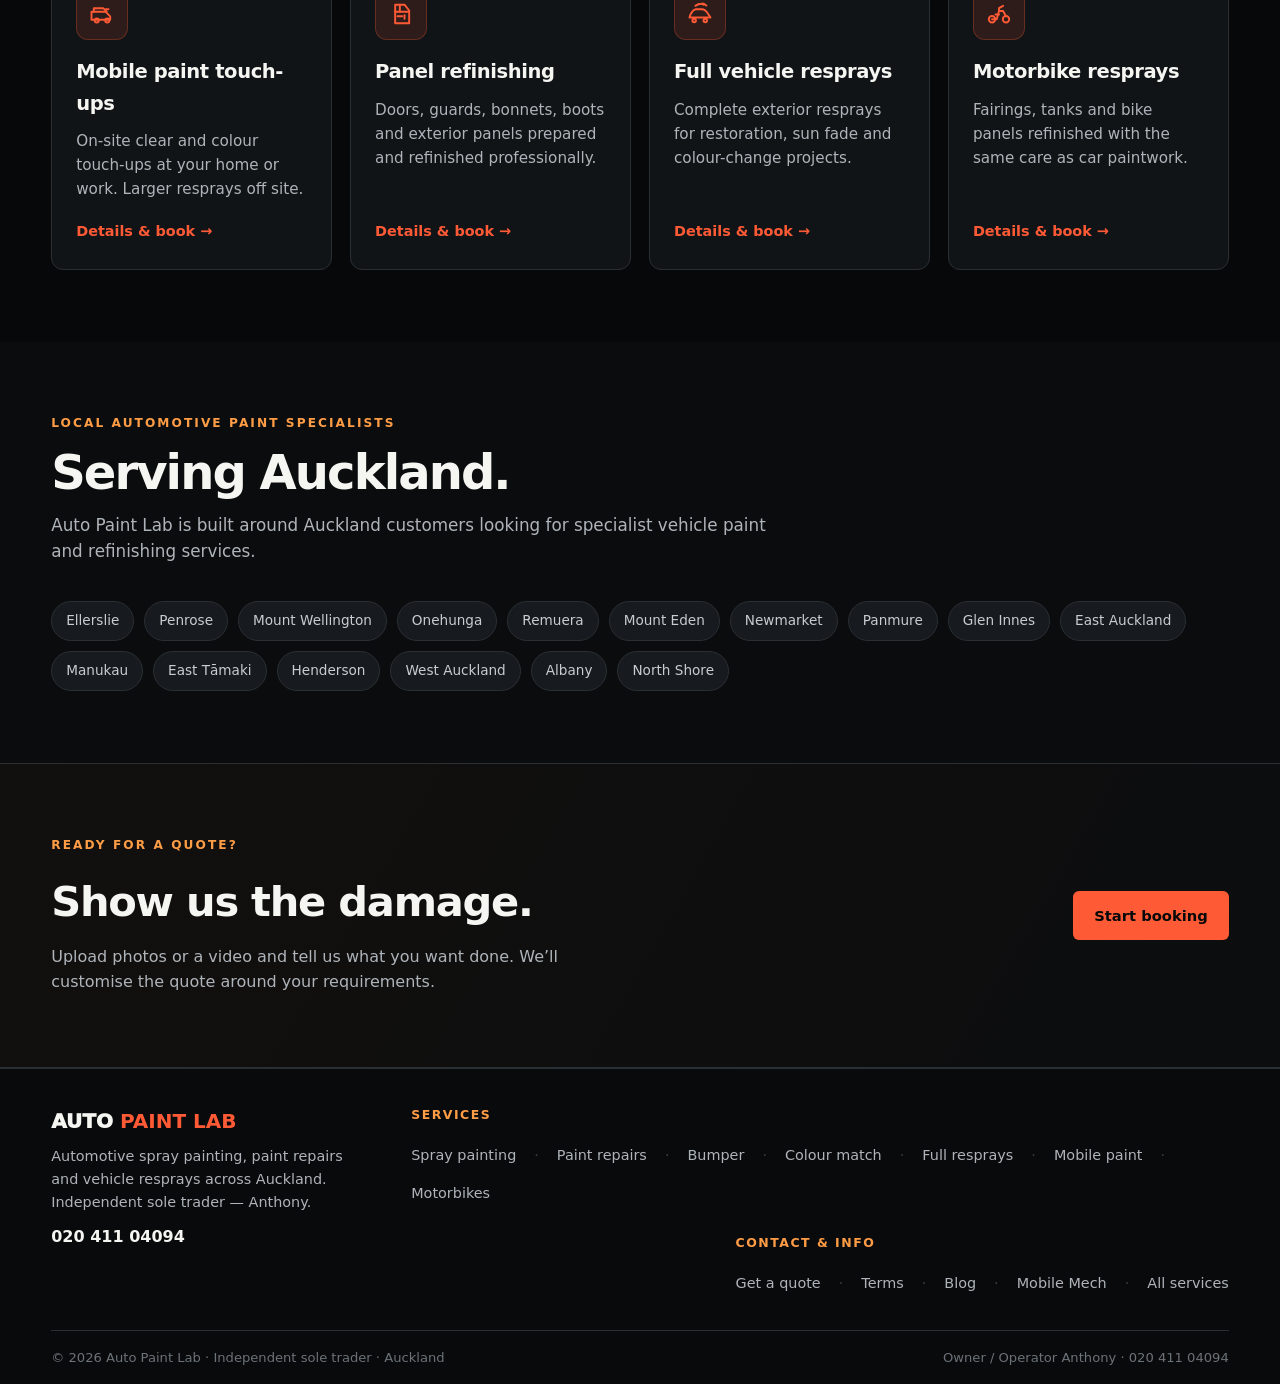
==== commit ad84589d: "Add files via upload" ====
--- a/index.html
+++ b/index.html
@@ -5,17 +5,13 @@
 <meta name="viewport" content="width=device-width,initial-scale=1">
 <title>Car Spray Painting Auckland | Independent Paint Repairs & Resprays | Auto Paint Lab</title>
 <meta name="description" content="Independent sole-trader auto paint lab in Auckland. Car spray painting, paint repairs, scratch & scuff repair, bumper painting and colour matching. Free quote online.">
-<meta name="robots" content="index,follow,max-image-preview:large">
-<meta name="author" content="Auto Paint Lab">
+<meta name="robots" content="index,follow">
 <meta name="theme-color" content="#08090a">
 <link rel="canonical" href="https://autopaintlab.co.nz/">
 <meta property="og:title" content="Car Spray Painting Auckland | Independent Paint Repairs & Resprays | Auto Paint Lab">
 <meta property="og:description" content="Independent sole-trader auto paint lab in Auckland. Car spray painting, paint repairs, scratch & scuff repair, bumper painting and colour matching. Free quote online.">
 <meta property="og:type" content="website">
-<meta property="og:url" content="https://autopaintlab.co.nz/">
 <meta property="og:site_name" content="Auto Paint Lab">
-<meta property="og:image" content="https://autopaintlab.co.nz/og.jpg">
-<meta property="og:image:alt" content="Auto Paint Lab Auckland">
 <style>
 :root{
   --bg:#070809;--card:#111417;--card2:#171b1f;--text:#f5f5f2;--muted:#aeb4ba;
@@ -332,7 +328,7 @@
   text-decoration:none;color:inherit;min-width:0;
 }
 .brand-logo{
-  height:116px;width:auto;max-width:240px;
+  height:58px;width:auto;max-width:120px;
   object-fit:contain;object-position:left center;
   border:none;border-radius:0;box-shadow:none;
   background:transparent;padding:0;display:block;flex-shrink:0;
@@ -351,11 +347,11 @@
   text-transform:uppercase;color:#8b9399;white-space:nowrap;
 }
 @media(max-width:1100px){
-  .brand-logo{height:104px;max-width:216px}
+  .brand-logo{height:52px;max-width:100px}
   .brand-name{font-size:1.15rem}
 }
 @media(max-width:960px){
-  .brand-logo{height:92px;max-width:176px}
+  .brand-logo{height:46px;max-width:88px}
   .brand-name{font-size:1.05rem}
   .brand-tag{font-size:.58rem;letter-spacing:.1em}
 }
@@ -365,16 +361,12 @@
 }
 
 </style>
-<meta name="twitter:card" content="summary_large_image">
-<meta name="twitter:title" content="Car Spray Painting Auckland | Independent Paint Repairs & Resprays | Auto Paint Lab">
-<meta name="twitter:description" content="Independent sole-trader auto paint lab in Auckland. Car spray painting, paint repairs, scratch & scuff repair, bumper painting and colour matching. Free quote online.">
-<meta name="twitter:image" content="https://autopaintlab.co.nz/og.jpg">
 </head>
 <body>
 <header>
   <div class="wrap nav">
     <a class="brand" href="index.html" aria-label="Auto Paint Lab home">
-      <img class="brand-logo" src="assets/images/logo-mark.png" alt="Auto Paint Lab Auckland logo" width="240" height="116">
+      <img class="brand-logo" src="assets/images/logo-mark.png" alt="" width="120" height="58">
       <span class="brand-text">
         <span class="brand-name">AUTO <b>PAINT LAB</b></span>
         <span class="brand-tag">Auckland paint specialists</span>
@@ -467,31 +459,68 @@
     </a>
   </div>
 </section>
+<section class="sister-company-section">
+  <div class="wrap">
+    <a class="mobile-promo-card" href="https://mobilemech.co.nz/" target="_blank" rel="noopener noreferrer">
+      <span class="mobile-promo-eyebrow">Sister company · Auckland</span>
+      <span class="mobile-promo-title">Mobile Mech <em>mobile mechanical repairs</em></span>
+      <span class="mobile-promo-sub">A separate sister company for mobile servicing, repairs and diagnostics at your home or workplace.</span>
+      <span class="mobile-promo-cta">Visit mobilemech.co.nz →</span>
+    </a>
+  </div>
+</section>
 <section id="instant-estimate" class="estimate-section">
 <div class="wrap">
 <div class="intro">
   <div class="eyebrow">Instant preliminary estimate</div>
   <h2>Get an estimate on the spot.</h2>
-  <p>Upload a photo, tell us roughly how large the damaged area is and select your vehicle type. The calculator gives an immediate preliminary estimate.</p>
+  <p>Upload a photo, select your vehicle make and enter the approximate damage size in cm. The calculator gives an immediate preliminary estimate.</p>
 </div>
 <div class="estimate-box">
 <div class="estimate-grid">
 <div class="estimate-form">
-<label>Vehicle pricing level
-<select id="vehicleTier">
-  <option value="1">Japanese / Korean — lower paint cost</option>
-  <option value="1.15">American / Chinese / lower-cost European</option>
-  <option value="1.30">Premium European — Mercedes, Volkswagen, BMW &amp; similar</option>
+<label>Vehicle make
+<select id="vehicleMake">
+  <option value="" selected>Select make</option>
+  <option value="Toyota">Toyota</option>
+  <option value="Nissan">Nissan</option>
+  <option value="Mazda">Mazda</option>
+  <option value="Mitsubishi">Mitsubishi</option>
+  <option value="Honda">Honda</option>
+  <option value="Subaru">Subaru</option>
+  <option value="Suzuki">Suzuki</option>
+  <option value="Isuzu">Isuzu</option>
+  <option value="Lexus">Lexus</option>
+  <option value="Hyundai">Hyundai</option>
+  <option value="Kia">Kia</option>
+  <option value="Ford">Ford</option>
+  <option value="Holden">Holden</option>
+  <option value="Jeep">Jeep</option>
+  <option value="BYD">BYD</option>
+  <option value="Tesla">Tesla</option>
+  <option value="Volkswagen">Volkswagen</option>
+  <option value="Audi">Audi</option>
+  <option value="BMW">BMW</option>
+  <option value="Mercedes-Benz">Mercedes-Benz</option>
+  <option value="Volvo">Volvo</option>
+  <option value="Peugeot">Peugeot</option>
+  <option value="Renault">Renault</option>
+  <option value="Other">Other</option>
 </select>
 </label>
-<label>Approximate damage size (cm)
+<label>Approximate damage size
 <select id="damageSize">
-  <option value="10">Up to 10 cm</option>
-  <option value="20">Up to 20 cm</option>
-  <option value="30">Up to 30 cm</option>
-  <option value="40">Up to 40 cm</option>
-  <option value="50">Up to 50 cm</option>
-  <option value="60">Up to 60 cm</option>
+  <option value="10">10 cm</option>
+  <option value="20">20 cm</option>
+  <option value="25" selected>25 cm</option>
+  <option value="30">30 cm</option>
+  <option value="40">40 cm</option>
+  <option value="50">50 cm</option>
+  <option value="60">60 cm</option>
+  <option value="80">80 cm</option>
+  <option value="100">100 cm</option>
+  <option value="120">120 cm</option>
+  <option value="140">140 cm</option>
 </select>
 </label>
 <label>Upload damage photo <input id="estimatePhoto" type="file" accept="image/*" multiple></label>
@@ -502,7 +531,7 @@
 <div class="estimate-result" id="estimateResult">
   <div class="result-label">YOUR PRELIMINARY ESTIMATE</div>
   <div class="result-price" id="resultPrice">—</div>
-  <p id="resultText">Select the vehicle type and approximate damage size to see your estimated price.</p>
+  <p id="resultText">Select the vehicle make and approximate damage size to see your estimated price.</p>
   <a class="btn secondary" href="booking.html">Continue to booking</a>
 </div>
 </div>
@@ -512,9 +541,11 @@
 </section>
 <script>
 (function(){
-const tier=document.getElementById('vehicleTier'), size=document.getElementById('damageSize'), pickup=document.getElementById('pickup'), result=document.getElementById('resultPrice'), text=document.getElementById('resultText'), photo=document.getElementById('estimatePhoto'), preview=document.getElementById('photoPreview');
-function baseForCm(n){ if(n<=10)return 300; if(n<=20)return 400; if(n<=30)return 700; if(n<=40)return 925; if(n<=50)return 1150; return 1400; }
-function calc(){const n=Number(size.value), mult=Number(tier.value), pickupCost=pickup.checked?80:0; let base=baseForCm(n); let low=Math.round((base*mult+pickupCost)/10)*10; let high=Math.round((base*mult*1.2+pickupCost)/10)*10; result.textContent='$'+low.toLocaleString()+' – $'+high.toLocaleString(); text.textContent=(pickup.checked?'Includes the $80 vehicle pickup. ':'')+'Based on approximately '+n+' cm of visible damage. This is a preliminary estimate only.';}
+const make=document.getElementById('vehicleMake'), size=document.getElementById('damageSize'), pickup=document.getElementById('pickup'), result=document.getElementById('resultPrice'), text=document.getElementById('resultText'), photo=document.getElementById('estimatePhoto'), preview=document.getElementById('photoPreview');
+const japanese=['Toyota','Nissan','Mazda','Mitsubishi','Honda','Subaru','Suzuki','Isuzu','Lexus','Infiniti','Acura','Daihatsu','Hino','Mitsubishi Fuso'];
+const european=['Volkswagen','Audi','BMW','Mercedes-Benz','Mercedes','Mini','Porsche','Volvo','Saab','Peugeot','Citroen','Citroën','Renault','Fiat','Alfa Romeo','Jaguar','Land Rover','Bentley','Rolls-Royce','Skoda','Škoda','Seat','SEAT','Opel','Vauxhall'];
+function makeMultiplier(name){if(japanese.includes(name))return 1;if(european.includes(name))return 1.25;if(['Ford','Holden','Jeep','Chevrolet','GMC','Ram','Dodge','Chrysler','Cadillac','Lincoln','Tesla'].includes(name))return 1.15;return 1.08;}
+function calc(){const cm=Number(size.value), mult=makeMultiplier(make.value), pickupCost=pickup.checked?80:0; const area=Math.max(40,cm*cm); const base=Math.max(220,area*(300/632)); let low=Math.round((base*mult+pickupCost)/10)*10; let high=Math.round((base*mult*1.2+pickupCost)/10)*10; result.textContent='$'+low.toLocaleString()+' – $'+high.toLocaleString(); text.textContent=(pickup.checked?'Includes the $80 vehicle pickup. ':'')+'Based on an approximate damage size of '+cm+' cm. This is a preliminary estimate only.';}
 document.getElementById('calculateEstimate').addEventListener('click',calc);
 if(photo) photo.addEventListener('change',()=>{preview.innerHTML=''; [...photo.files].slice(0,5).forEach(f=>{if(f.type.startsWith('image/')){const img=document.createElement('img');img.src=URL.createObjectURL(f);preview.appendChild(img);}})});
 })();
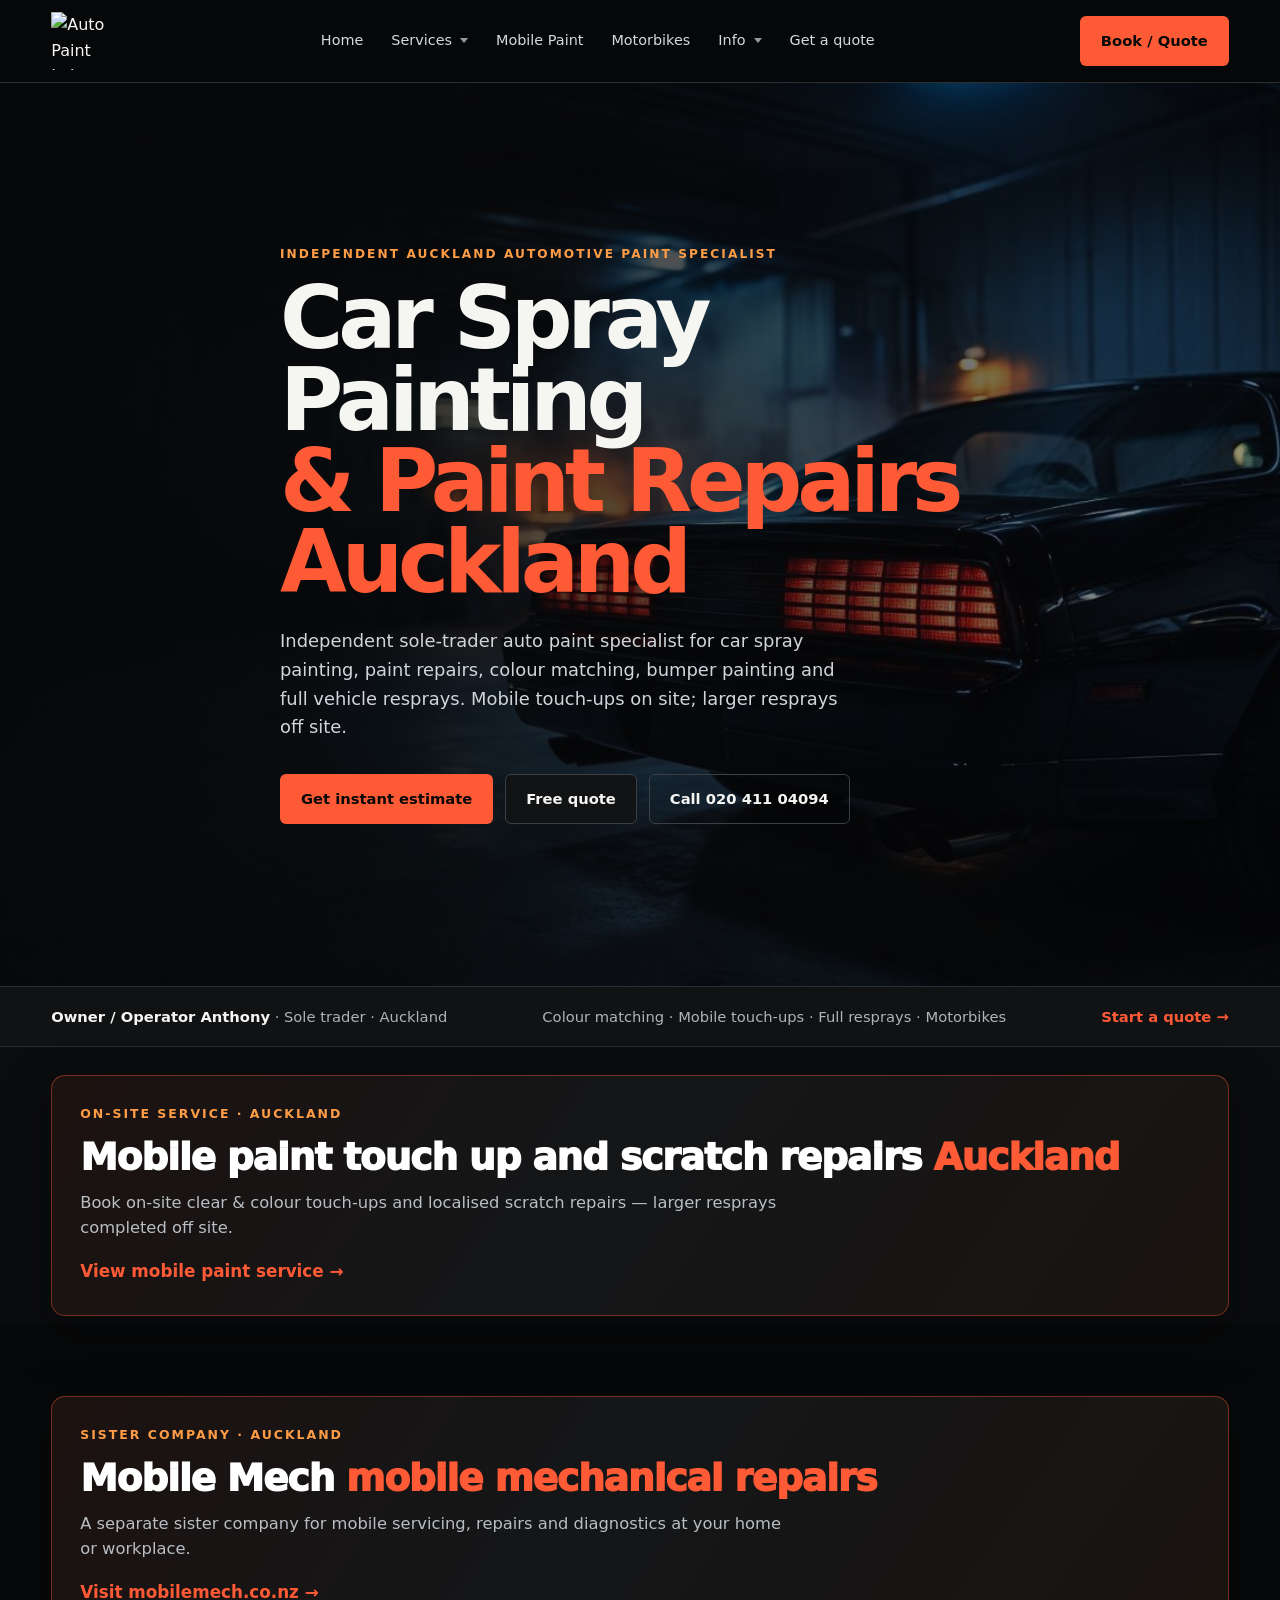
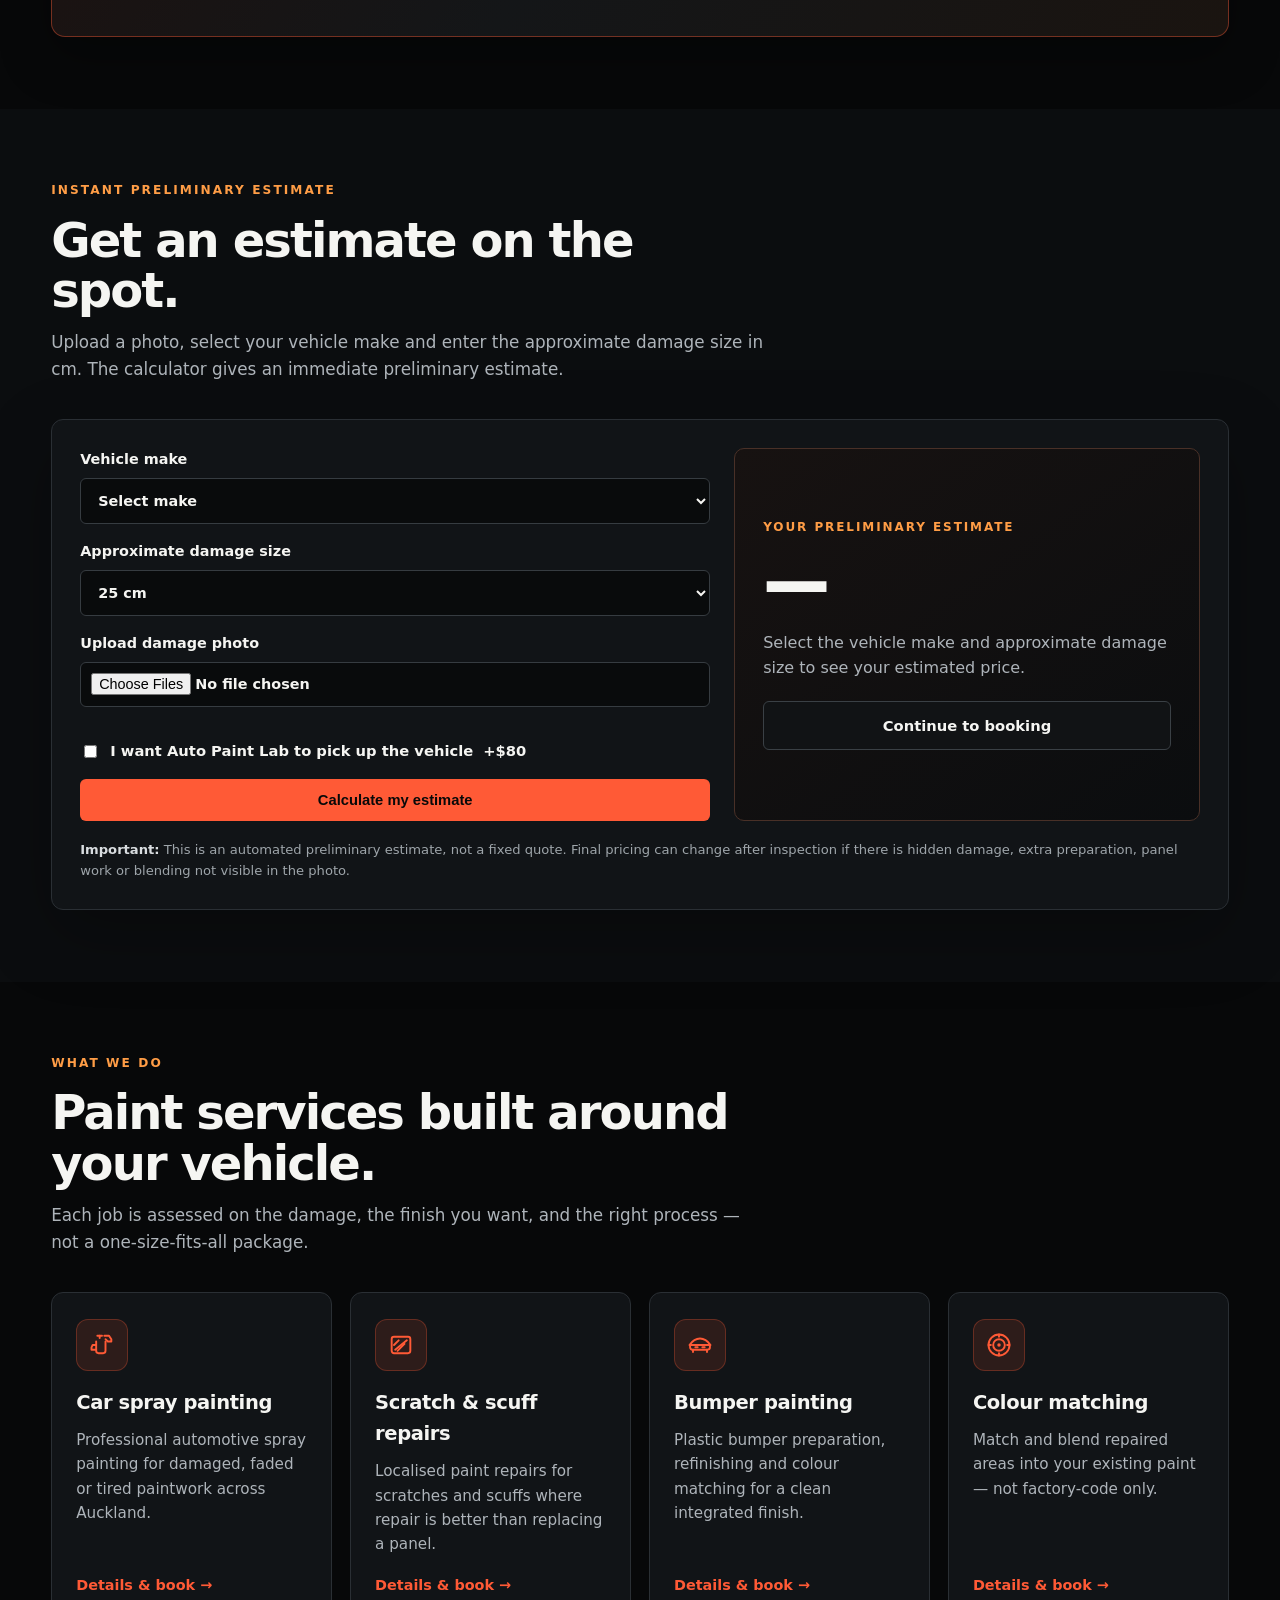
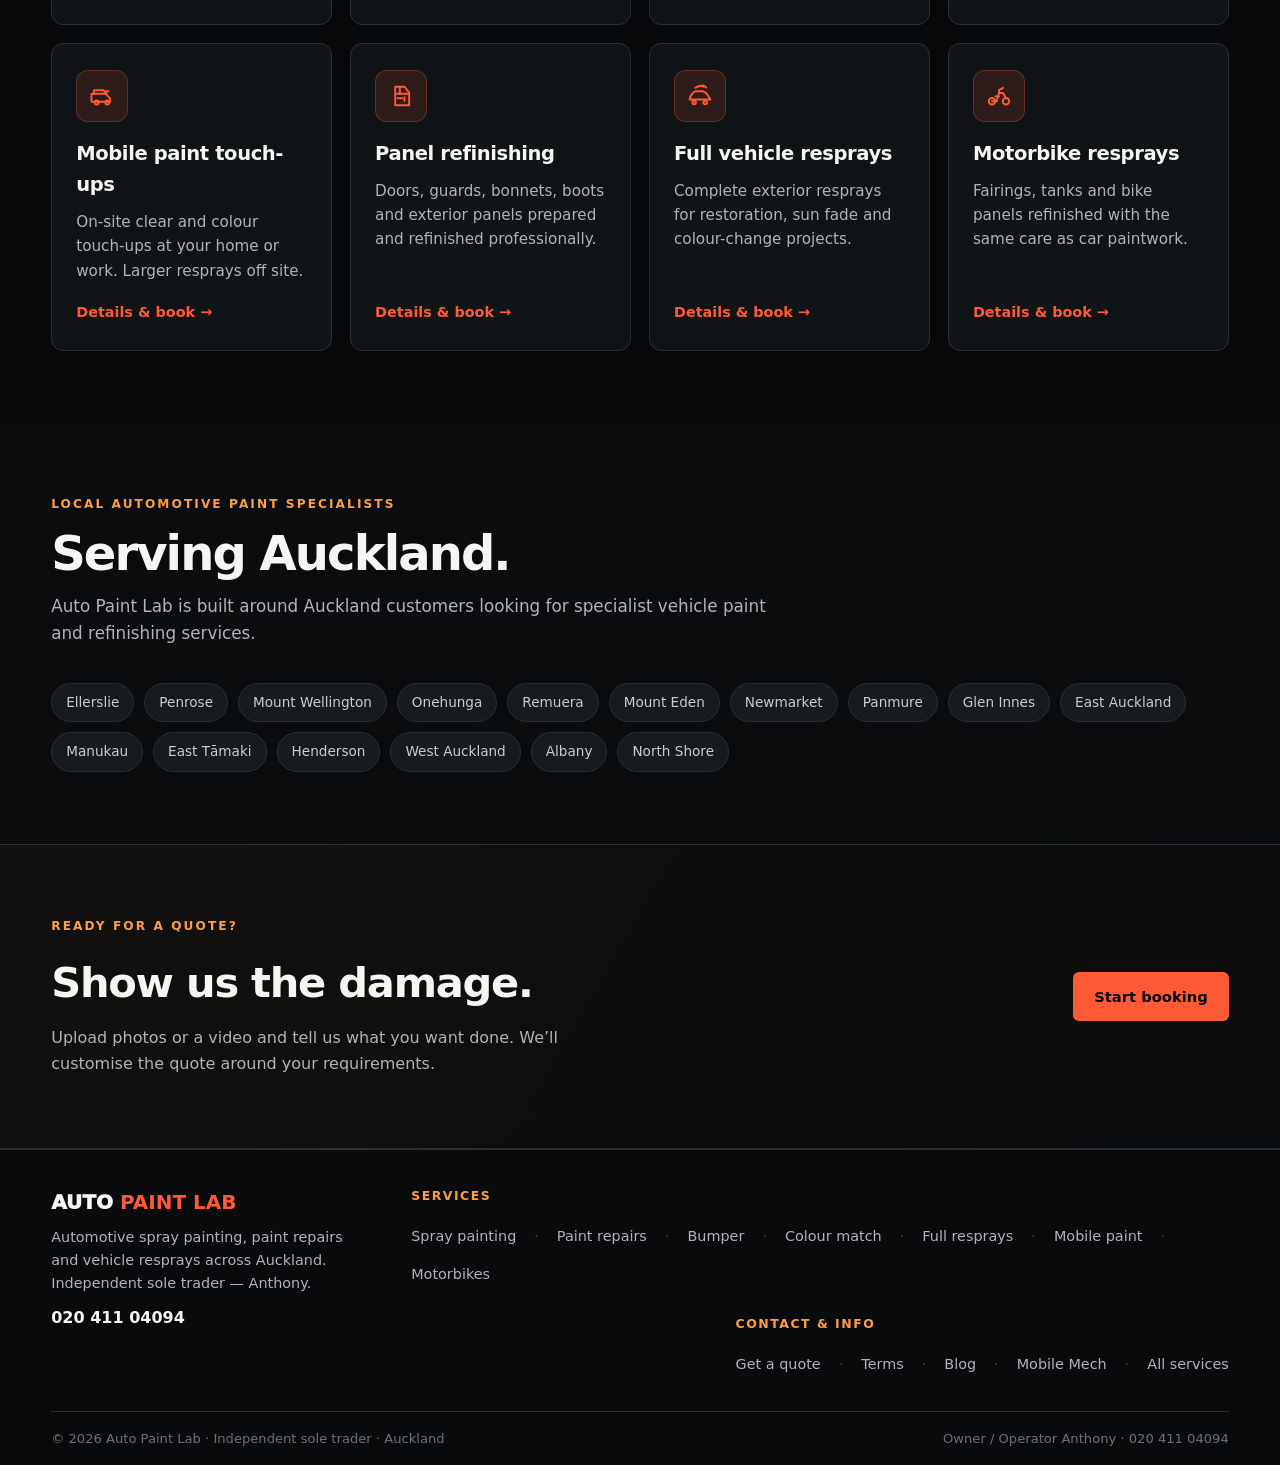
==== commit a18a5571: "Add files via upload" ====
--- a/index.html
+++ b/index.html
@@ -3,15 +3,22 @@
 <head>
 <meta charset="utf-8">
 <meta name="viewport" content="width=device-width,initial-scale=1">
-<title>Car Spray Painting Auckland | Independent Paint Repairs & Resprays | Auto Paint Lab</title>
-<meta name="description" content="Independent sole-trader auto paint lab in Auckland. Car spray painting, paint repairs, scratch & scuff repair, bumper painting and colour matching. Free quote online.">
-<meta name="robots" content="index,follow">
+<title>Car Spray Painting Auckland | Paint Repairs | Auto Paint Lab</title>
+<meta name="description" content="Car spray painting, paint repairs, bumper painting, colour matching, panel refinishing and full resprays across Auckland. Free quote and instant estimate.">
+<meta name="keywords" content="car spray painting Auckland, car paint repairs Auckland, spray painter Auckland, car respray Auckland, bumper painting Auckland, scratch repair Auckland, colour matching Auckland, panel refinishing Auckland">
+<meta name="robots" content="index,follow,max-image-preview:large">
+<meta name="author" content="Auto Paint Lab">
 <meta name="theme-color" content="#08090a">
 <link rel="canonical" href="https://autopaintlab.co.nz/">
-<meta property="og:title" content="Car Spray Painting Auckland | Independent Paint Repairs & Resprays | Auto Paint Lab">
-<meta property="og:description" content="Independent sole-trader auto paint lab in Auckland. Car spray painting, paint repairs, scratch & scuff repair, bumper painting and colour matching. Free quote online.">
+<meta property="og:title" content="Car Spray Painting Auckland | Paint Repairs & Resprays | Auto Paint Lab">
+<meta property="og:description" content="Car spray painting, paint repairs, bumper painting, colour matching, panel refinishing and full resprays across Auckland. Free quote and instant estimate.">
 <meta property="og:type" content="website">
+<meta property="og:url" content="https://autopaintlab.co.nz/">
 <meta property="og:site_name" content="Auto Paint Lab">
+<meta property="og:image" content="https://autopaintlab.co.nz/og.jpg">
+<meta property="og:image:alt" content="Auto Paint Lab Auckland automotive paint and refinishing">
+<meta property="og:image:width" content="1200">
+<meta property="og:image:height" content="630">
 <style>
 :root{
   --bg:#070809;--card:#111417;--card2:#171b1f;--text:#f5f5f2;--muted:#aeb4ba;
@@ -347,11 +354,11 @@
   text-transform:uppercase;color:#8b9399;white-space:nowrap;
 }
 @media(max-width:1100px){
-  .brand-logo{height:52px;max-width:100px}
+  .brand-logo{height:62px;max-width:125px}
   .brand-name{font-size:1.15rem}
 }
 @media(max-width:960px){
-  .brand-logo{height:46px;max-width:88px}
+  .brand-logo{height:56px;max-width:112px}
   .brand-name{font-size:1.05rem}
   .brand-tag{font-size:.58rem;letter-spacing:.1em}
 }
@@ -361,16 +368,37 @@
 }
 
 </style>
+<meta name="twitter:card" content="summary_large_image">
+<meta name="twitter:title" content="Car Spray Painting Auckland | Paint Repairs & Resprays | Auto Paint Lab">
+<meta name="twitter:description" content="Car spray painting, paint repairs, bumper painting, colour matching, panel refinishing and full resprays across Auckland. Free quote and instant estimate.">
+<meta name="twitter:image" content="https://autopaintlab.co.nz/og.jpg">
+<meta property="og:locale" content="en_NZ">
+<script type="application/ld+json">
+{
+  "@context": "https://schema.org",
+  "@type": "Organization",
+  "name": "Auto Paint Lab",
+  "url": "https://autopaintlab.co.nz/",
+  "logo": "https://autopaintlab.co.nz/assets/images/auto-paint-lab-logo-clean.webp",
+  "telephone": "+642041104094",
+  "description": "Independent automotive paint and refinishing service operating across Auckland, New Zealand.",
+  "areaServed": {"@type": "City", "name": "Auckland", "sameAs": "https://www.wikidata.org/wiki/Q37100"}
+}
+</script>
+<script type="application/ld+json">
+{
+  "@context": "https://schema.org",
+  "@type": "WebSite",
+  "name": "Auto Paint Lab",
+  "url": "https://autopaintlab.co.nz/"
+}
+</script>
 </head>
 <body>
 <header>
   <div class="wrap nav">
     <a class="brand" href="index.html" aria-label="Auto Paint Lab home">
-      <img class="brand-logo" src="assets/images/logo-mark.png" alt="" width="120" height="58">
-      <span class="brand-text">
-        <span class="brand-name">AUTO <b>PAINT LAB</b></span>
-        <span class="brand-tag">Auckland paint specialists</span>
-      </span>
+      <img class="brand-logo" src="assets/images/auto-paint-lab-logo-clean.webp" alt="Auto Paint Lab Auckland logo" width="150" height="120">
     </a>
     <nav class="links" aria-label="Main">
       <a href="index.html">Home</a>
@@ -429,8 +457,8 @@
 <main>
 <section class="hero">
   <div class="wrap hero-in">
-    <div class="eyebrow">Independent Auckland paint lab</div>
-    <h1>Simplify<br><span>vehicle paintwork</span></h1>
+    <div class="eyebrow">Independent Auckland automotive paint specialist</div>
+    <h1>Car Spray Painting<br><span>&amp; Paint Repairs Auckland</span></h1>
     <p>Independent sole-trader auto paint specialist for car spray painting, paint repairs, colour matching, bumper painting and full vehicle resprays. Mobile touch-ups on site; larger resprays off site.</p>
     <div class="actions">
       <a class="btn primary" href="#instant-estimate">Get instant estimate</a>
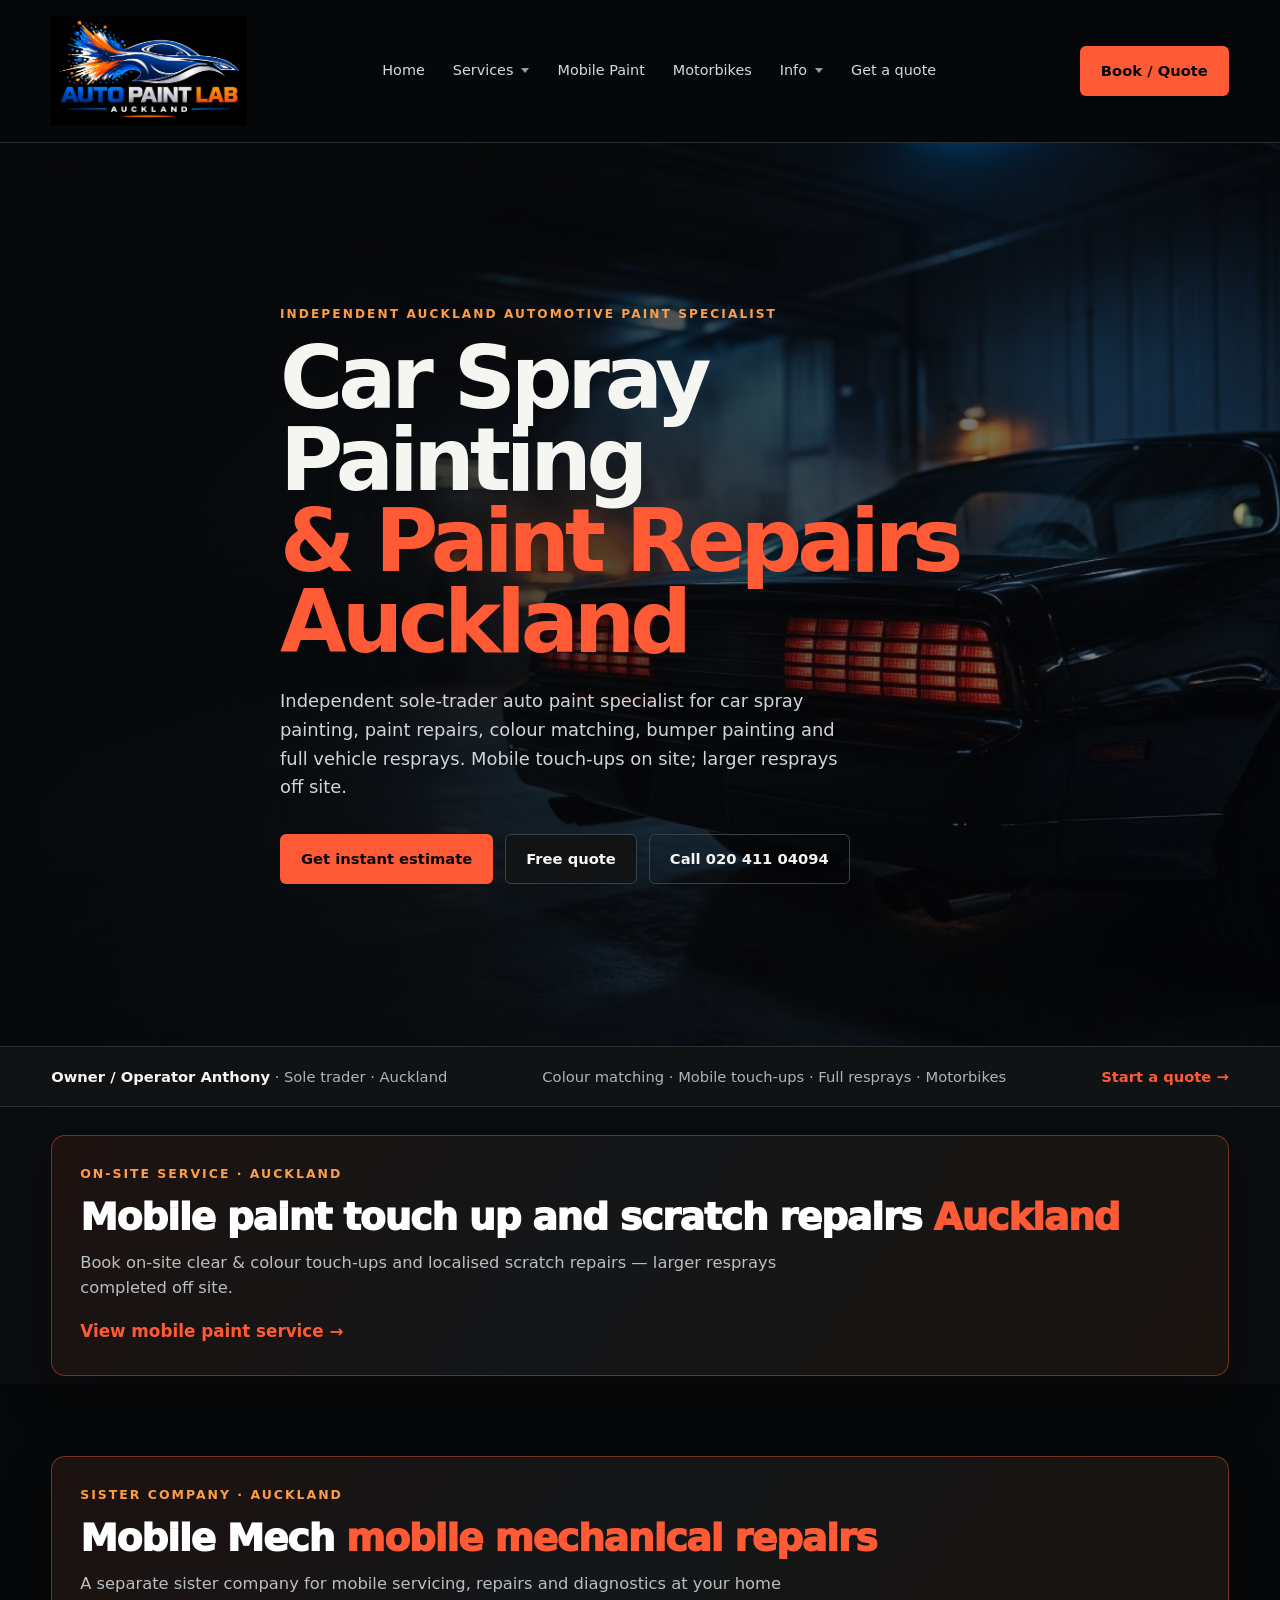
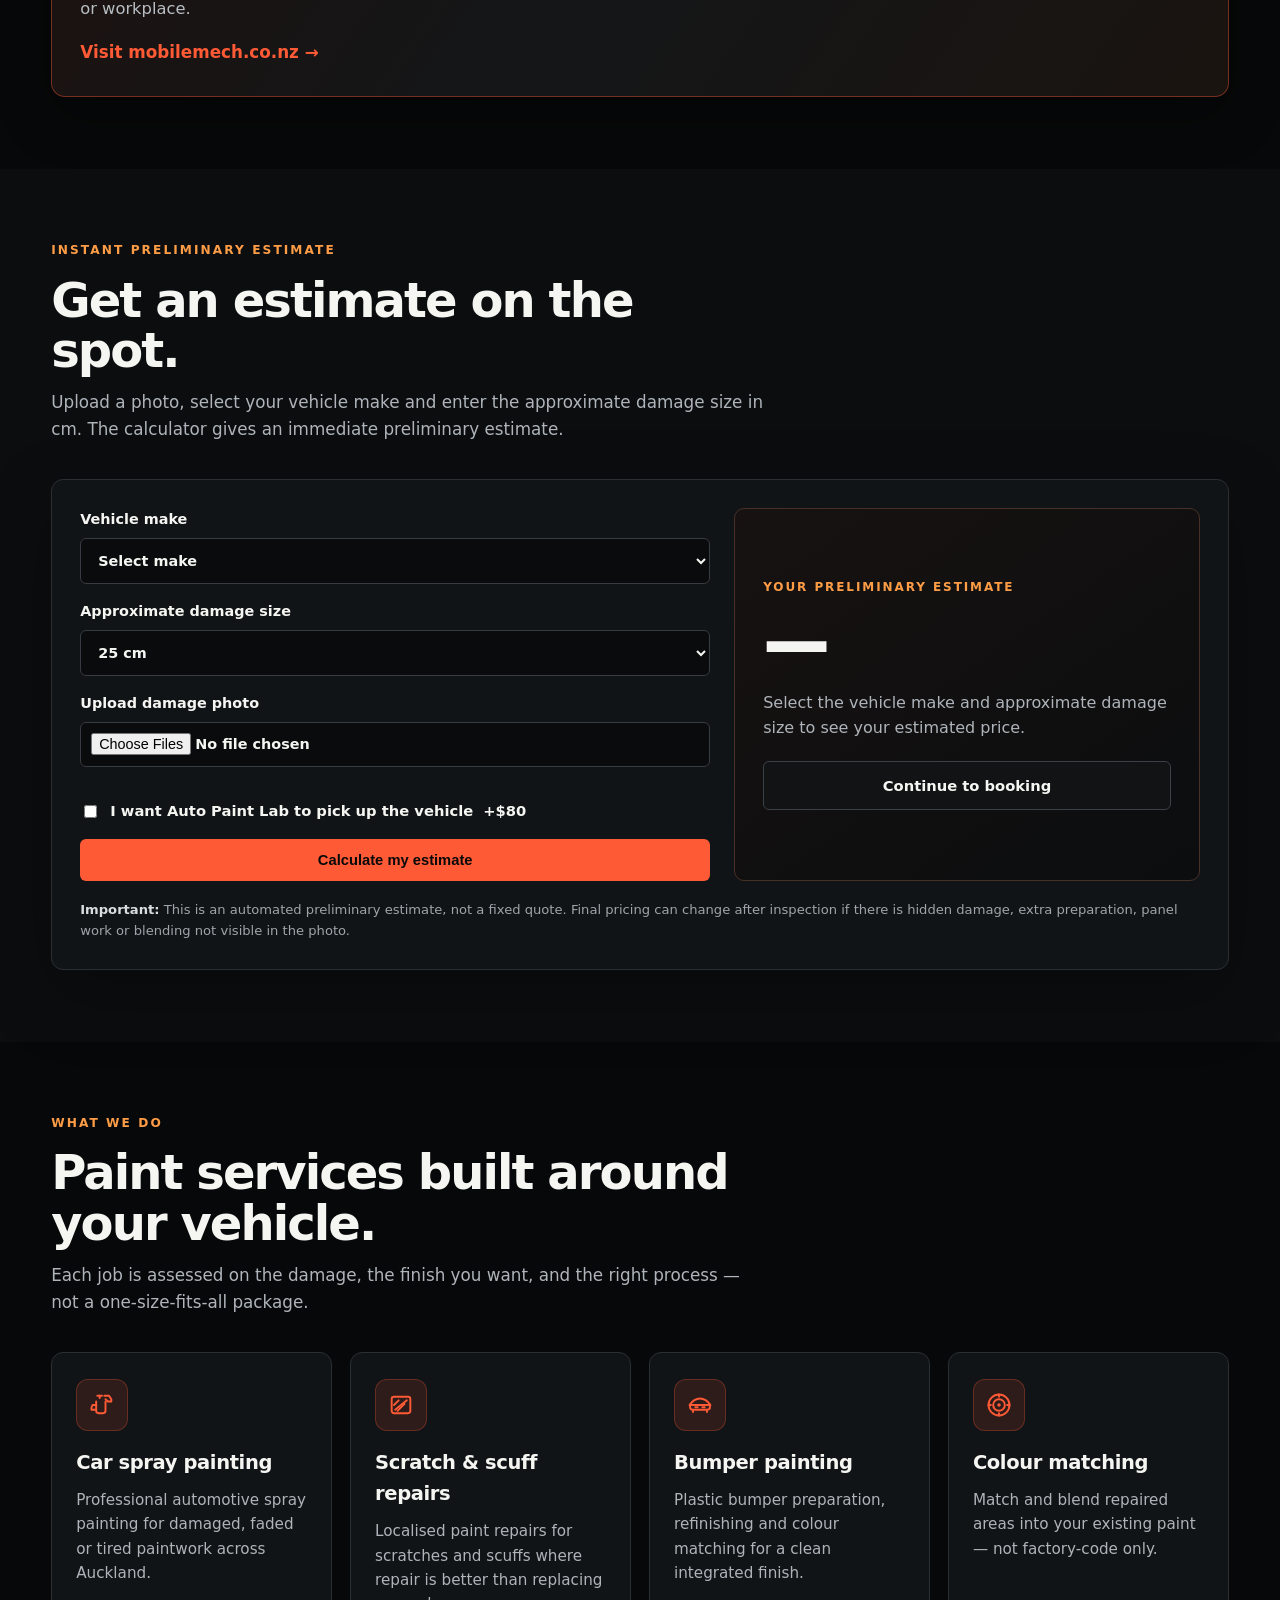
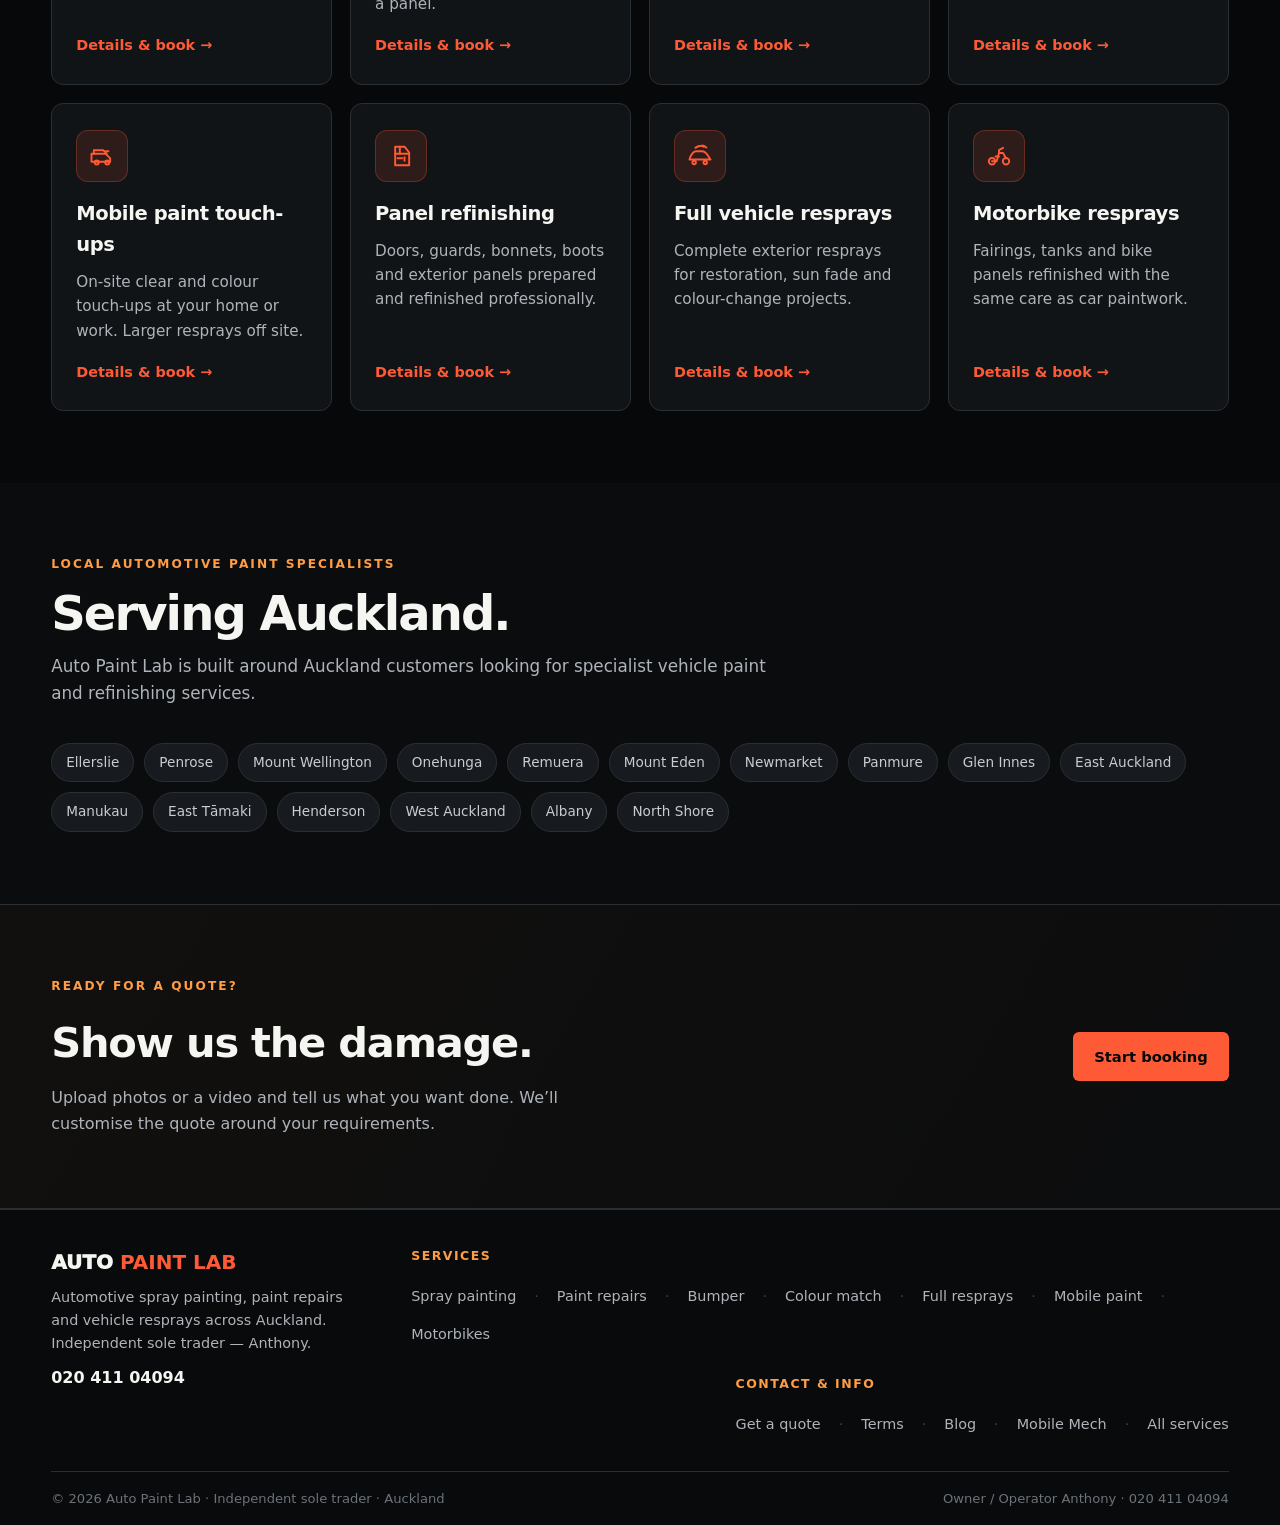
==== commit 51009f9b: "Add files via upload" ====
--- a/index.html
+++ b/index.html
@@ -39,9 +39,9 @@
   border-bottom:1px solid var(--line);
 }
 .nav{
-  min-height:76px;
+  min-height:110px;
   display:flex;align-items:center;justify-content:space-between;
-  gap:16px;padding:12px 0;
+  gap:16px;padding:16px 0;
 }
 
 
@@ -335,7 +335,7 @@
   text-decoration:none;color:inherit;min-width:0;
 }
 .brand-logo{
-  height:58px;width:auto;max-width:120px;
+  height:110px;width:auto;max-width:220px;
   object-fit:contain;object-position:left center;
   border:none;border-radius:0;box-shadow:none;
   background:transparent;padding:0;display:block;flex-shrink:0;
@@ -354,11 +354,11 @@
   text-transform:uppercase;color:#8b9399;white-space:nowrap;
 }
 @media(max-width:1100px){
-  .brand-logo{height:62px;max-width:125px}
+  .brand-logo{height:120px;max-width:240px}
   .brand-name{font-size:1.15rem}
 }
 @media(max-width:960px){
-  .brand-logo{height:56px;max-width:112px}
+  .brand-logo{height:100px;max-width:200px}
   .brand-name{font-size:1.05rem}
   .brand-tag{font-size:.58rem;letter-spacing:.1em}
 }
@@ -398,7 +398,7 @@
 <header>
   <div class="wrap nav">
     <a class="brand" href="index.html" aria-label="Auto Paint Lab home">
-      <img class="brand-logo" src="assets/images/auto-paint-lab-logo-clean.webp" alt="Auto Paint Lab Auckland logo" width="150" height="120">
+      <img class="brand-logo" src="assets/images/auto-paint-lab-logo-clean.webp" alt="Auto Paint Lab Auckland logo" width="240" height="140">
     </a>
     <nav class="links" aria-label="Main">
       <a href="index.html">Home</a>
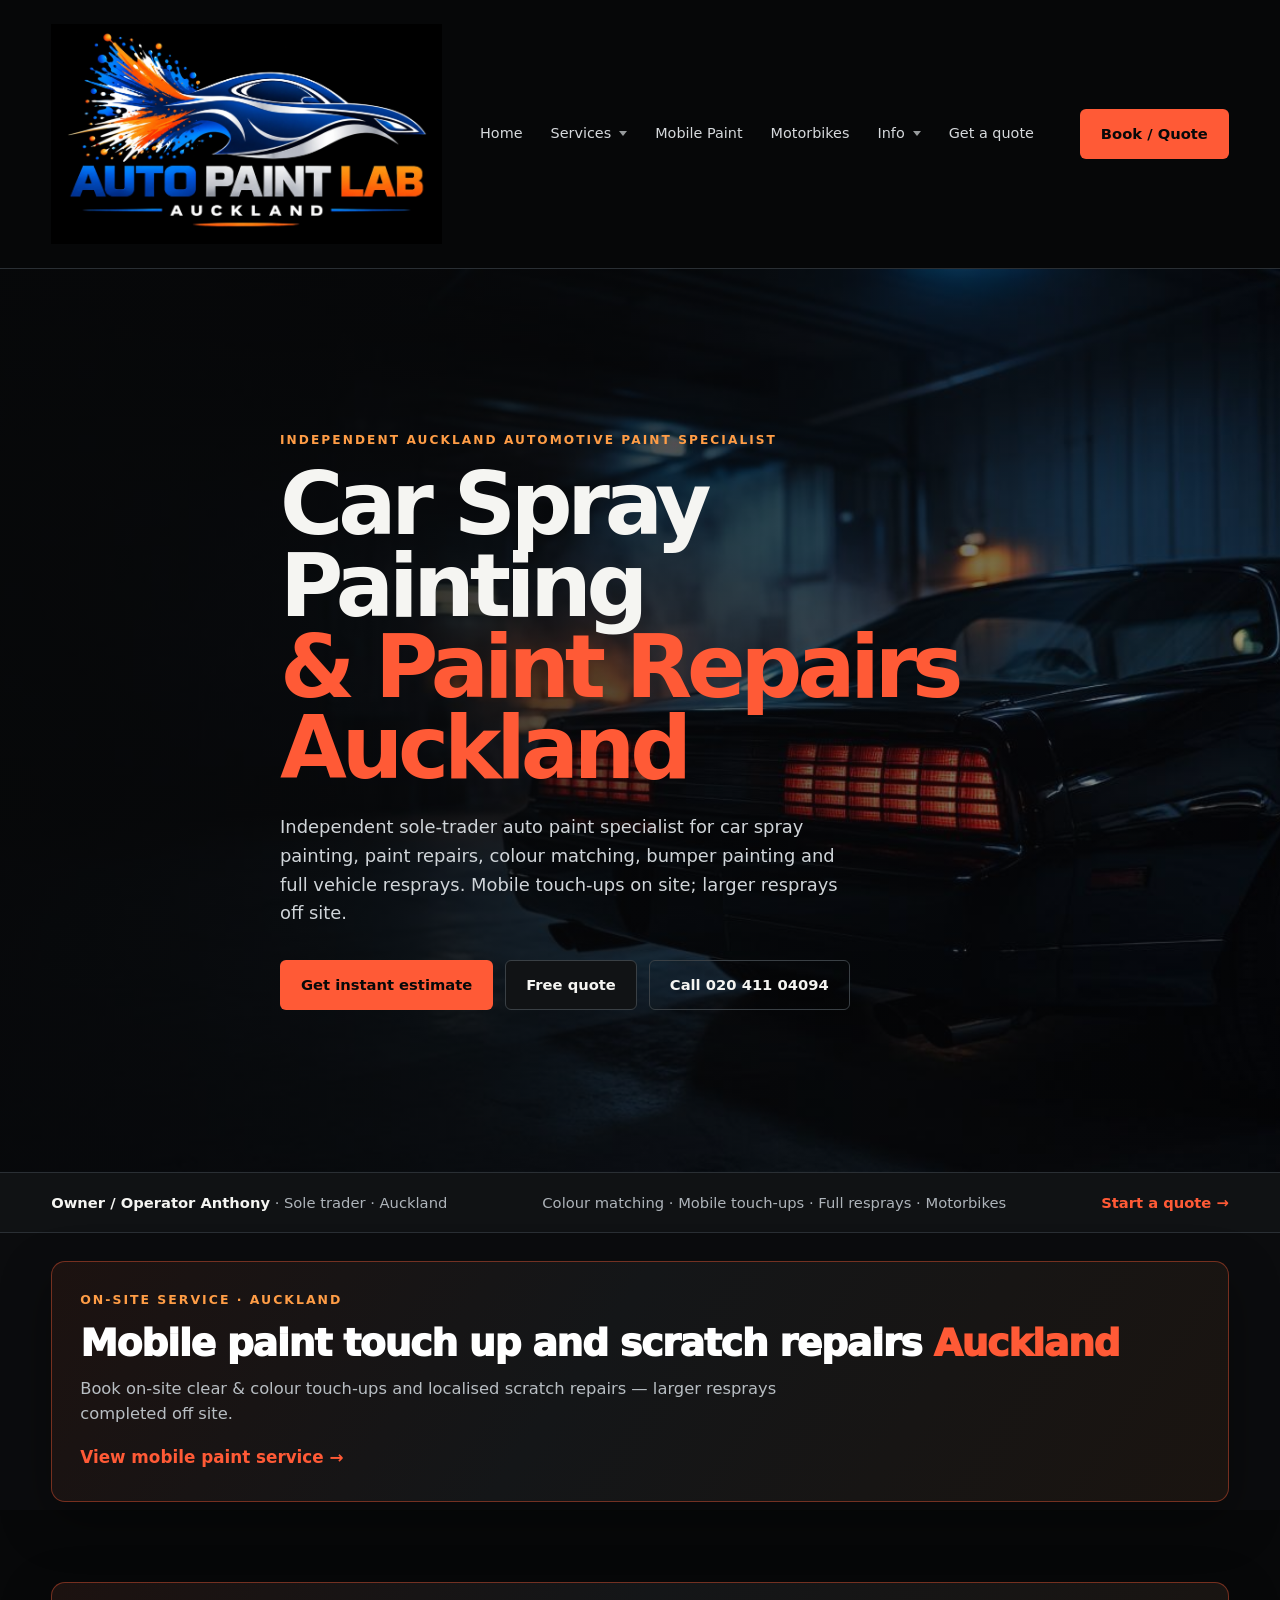
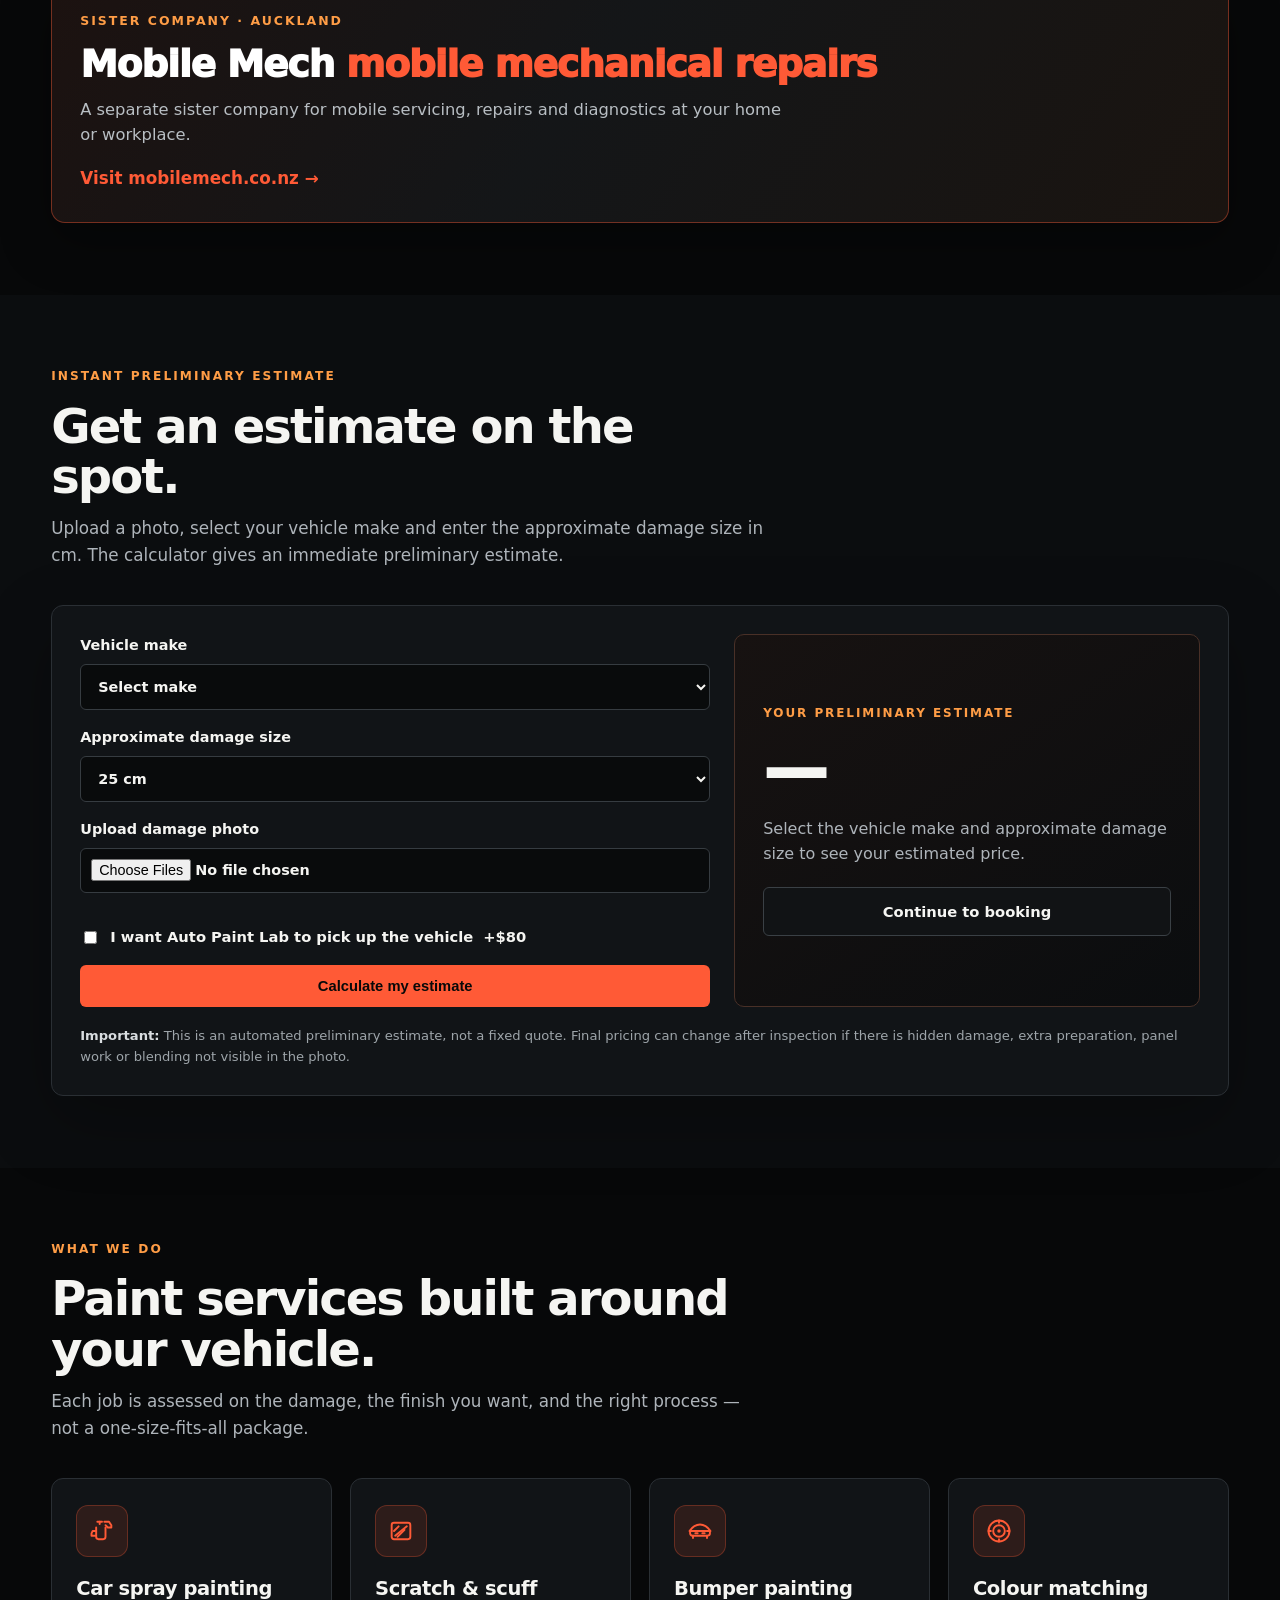
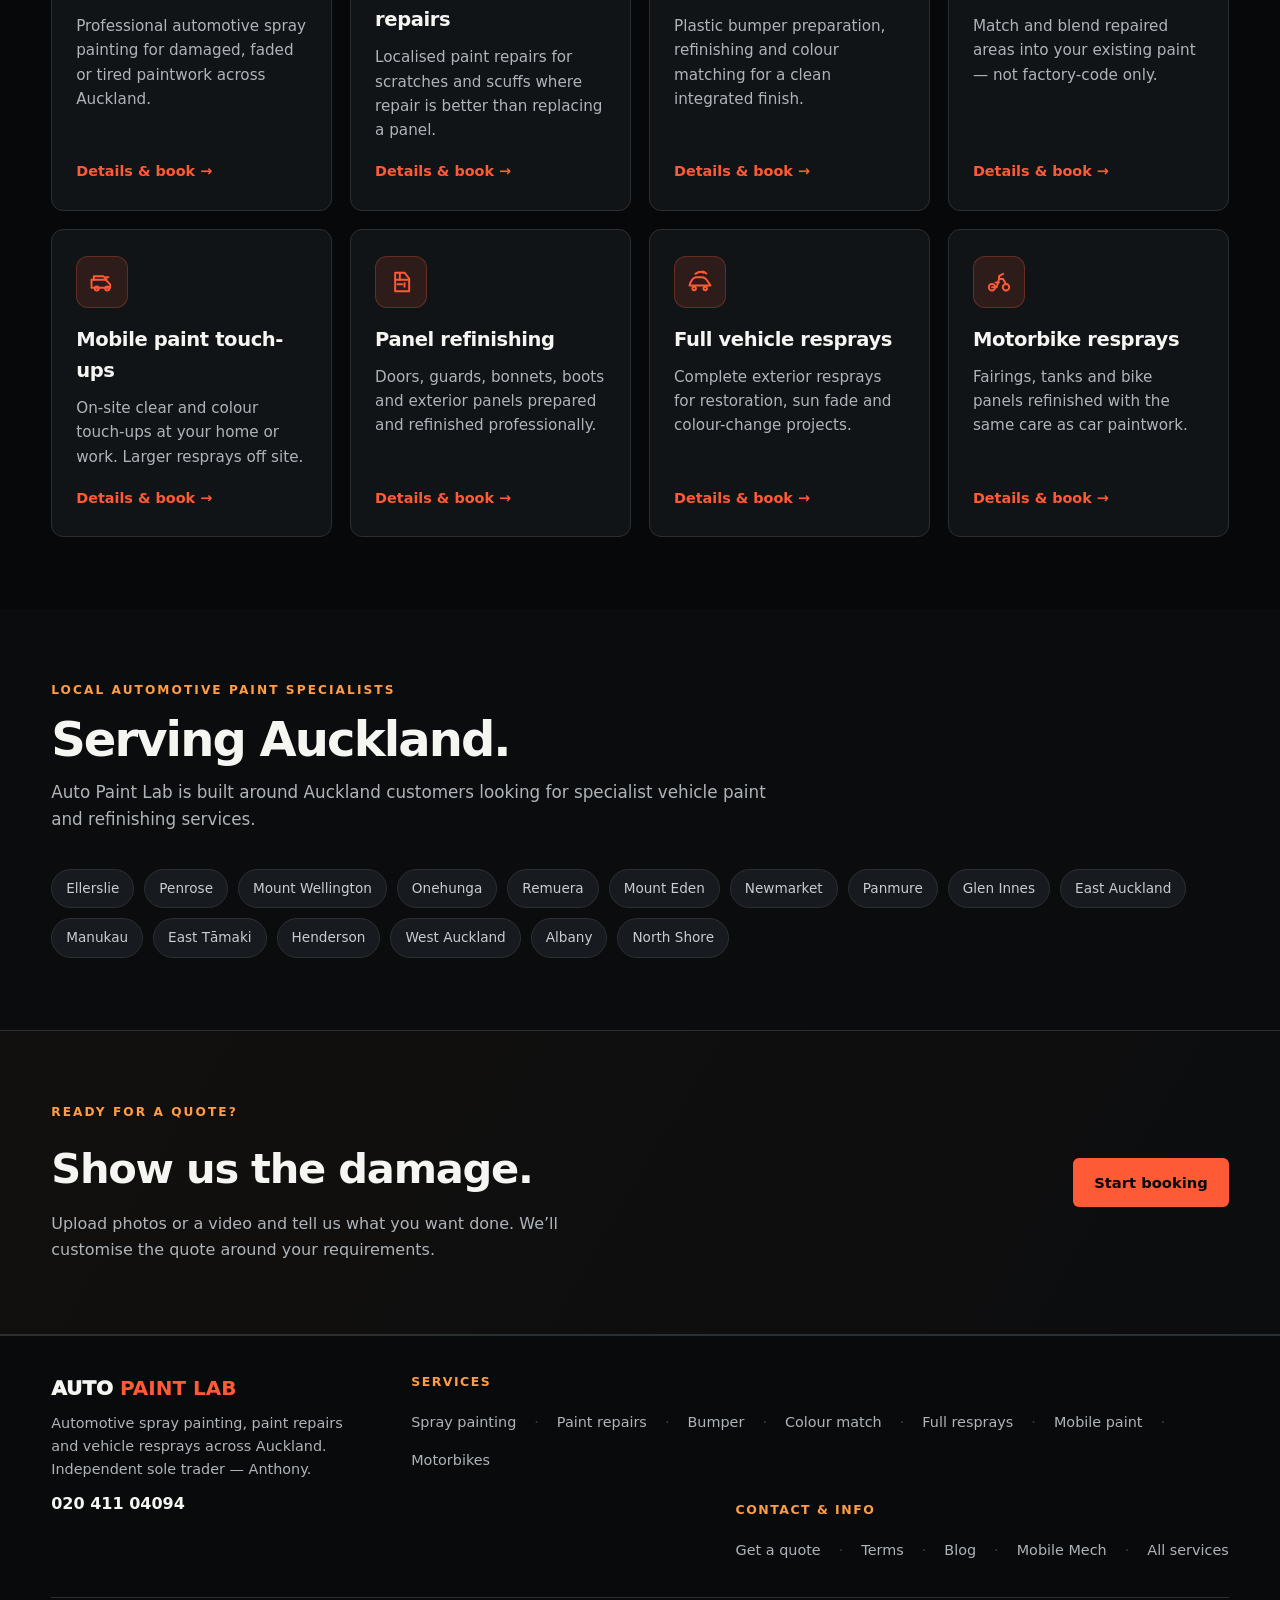
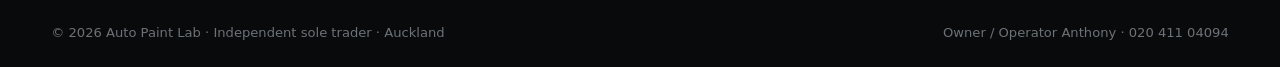
==== commit 4560109b: "Add files via upload" ====
--- a/index.html
+++ b/index.html
@@ -39,9 +39,9 @@
   border-bottom:1px solid var(--line);
 }
 .nav{
-  min-height:110px;
+  min-height:220px;
   display:flex;align-items:center;justify-content:space-between;
-  gap:16px;padding:16px 0;
+  gap:16px;padding:24px 0;
 }
 
 
@@ -231,7 +231,7 @@
 .foot-links-row a{display:inline;margin:0;color:var(--muted);font-size:.9rem}
 .foot-links-row a:hover{color:var(--accent)}
 .foot-links-row .sep{color:#3a4045}
-.copy{border-top:1px solid var(--line);padding:16px 0;color:#6b7278;font-size:.82rem;display:flex;flex-wrap:wrap;gap:8px 20px;justify-content:space-between}
+.copy{border-top:1px solid var(--line);padding:24px 0;color:#6b7278;font-size:.82rem;display:flex;flex-wrap:wrap;gap:8px 20px;justify-content:space-between}
 
 /* Forms (booking pages) */
 .form-wrap{max-width:640px}
@@ -335,7 +335,7 @@
   text-decoration:none;color:inherit;min-width:0;
 }
 .brand-logo{
-  height:110px;width:auto;max-width:220px;
+  height:220px;width:auto;max-width:440px;
   object-fit:contain;object-position:left center;
   border:none;border-radius:0;box-shadow:none;
   background:transparent;padding:0;display:block;flex-shrink:0;
@@ -354,11 +354,11 @@
   text-transform:uppercase;color:#8b9399;white-space:nowrap;
 }
 @media(max-width:1100px){
-  .brand-logo{height:120px;max-width:240px}
+  .brand-logo{height:240px;max-width:480px}
   .brand-name{font-size:1.15rem}
 }
 @media(max-width:960px){
-  .brand-logo{height:100px;max-width:200px}
+  .brand-logo{height:200px;max-width:400px}
   .brand-name{font-size:1.05rem}
   .brand-tag{font-size:.58rem;letter-spacing:.1em}
 }
@@ -398,7 +398,7 @@
 <header>
   <div class="wrap nav">
     <a class="brand" href="index.html" aria-label="Auto Paint Lab home">
-      <img class="brand-logo" src="assets/images/auto-paint-lab-logo-clean.webp" alt="Auto Paint Lab Auckland logo" width="240" height="140">
+      <img class="brand-logo" src="assets/images/auto-paint-lab-logo-clean.webp" alt="Auto Paint Lab Auckland logo" width="480" height="280">
     </a>
     <nav class="links" aria-label="Main">
       <a href="index.html">Home</a>
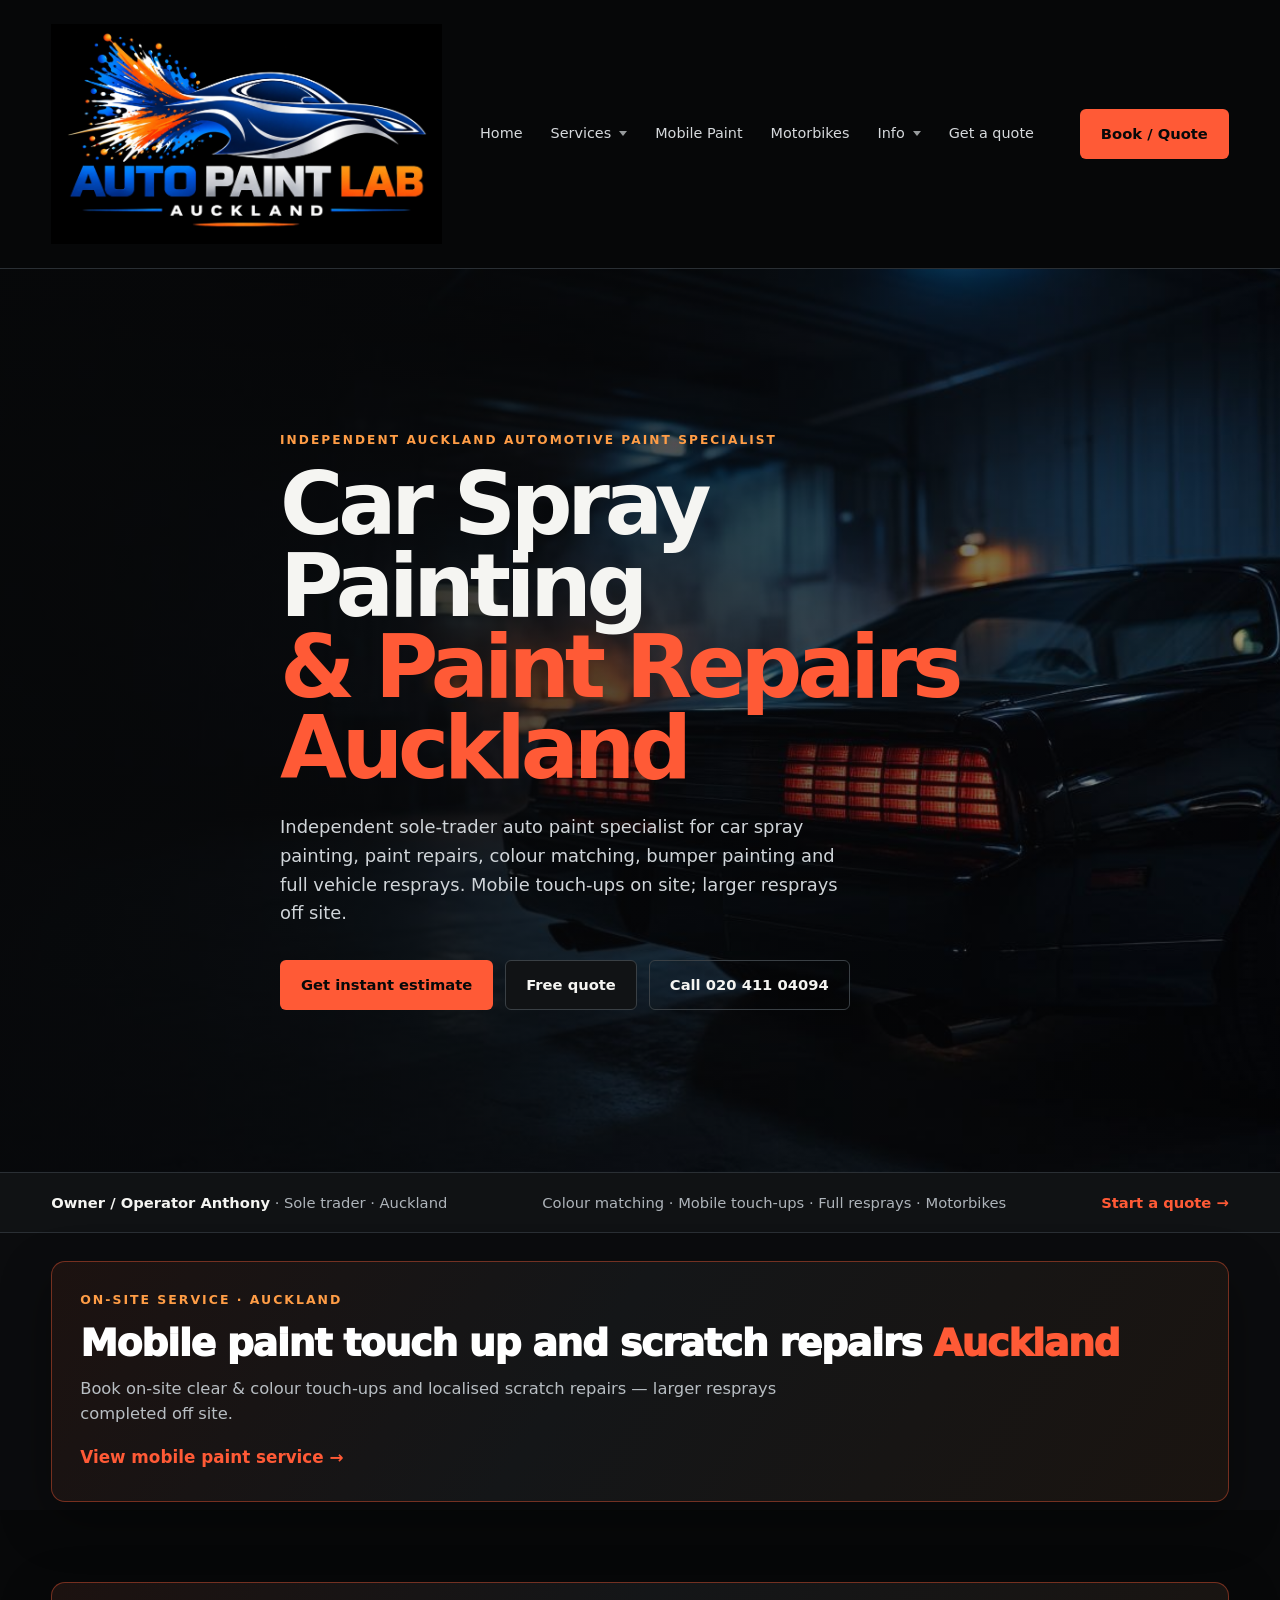
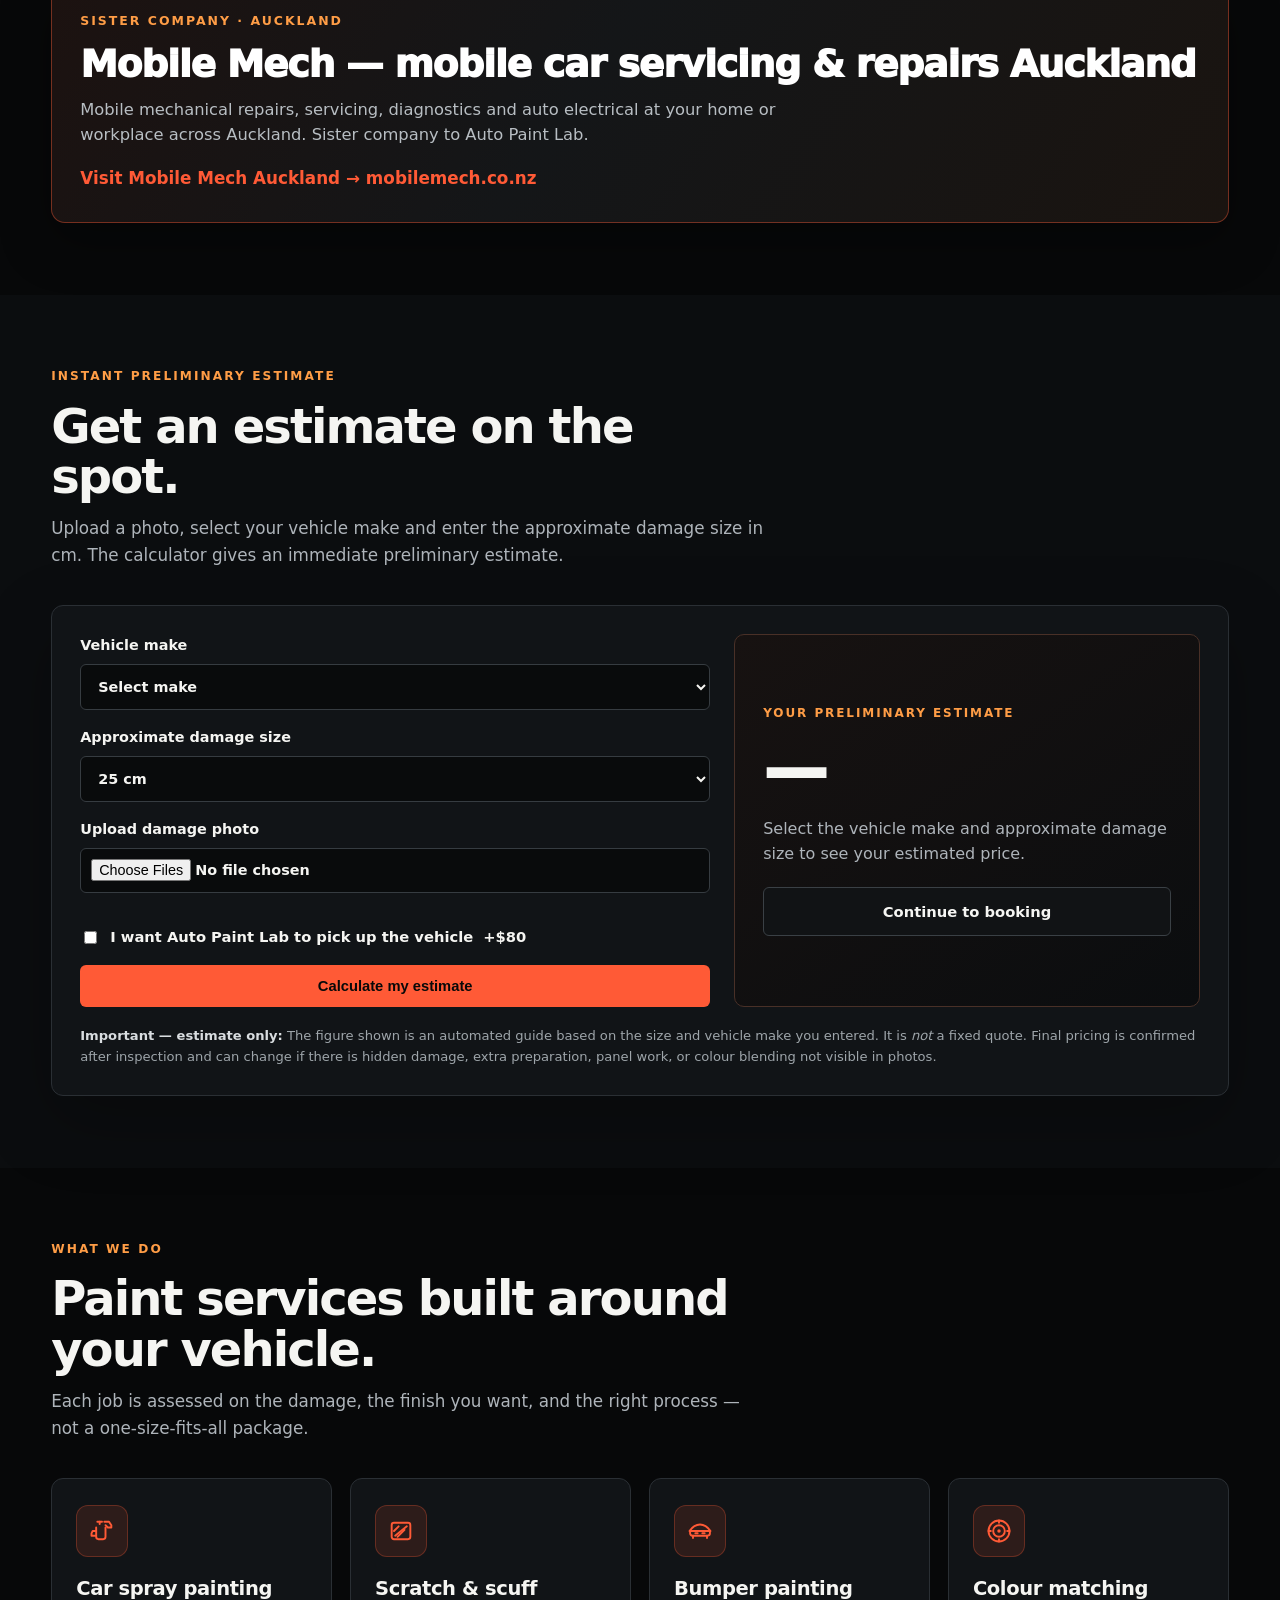
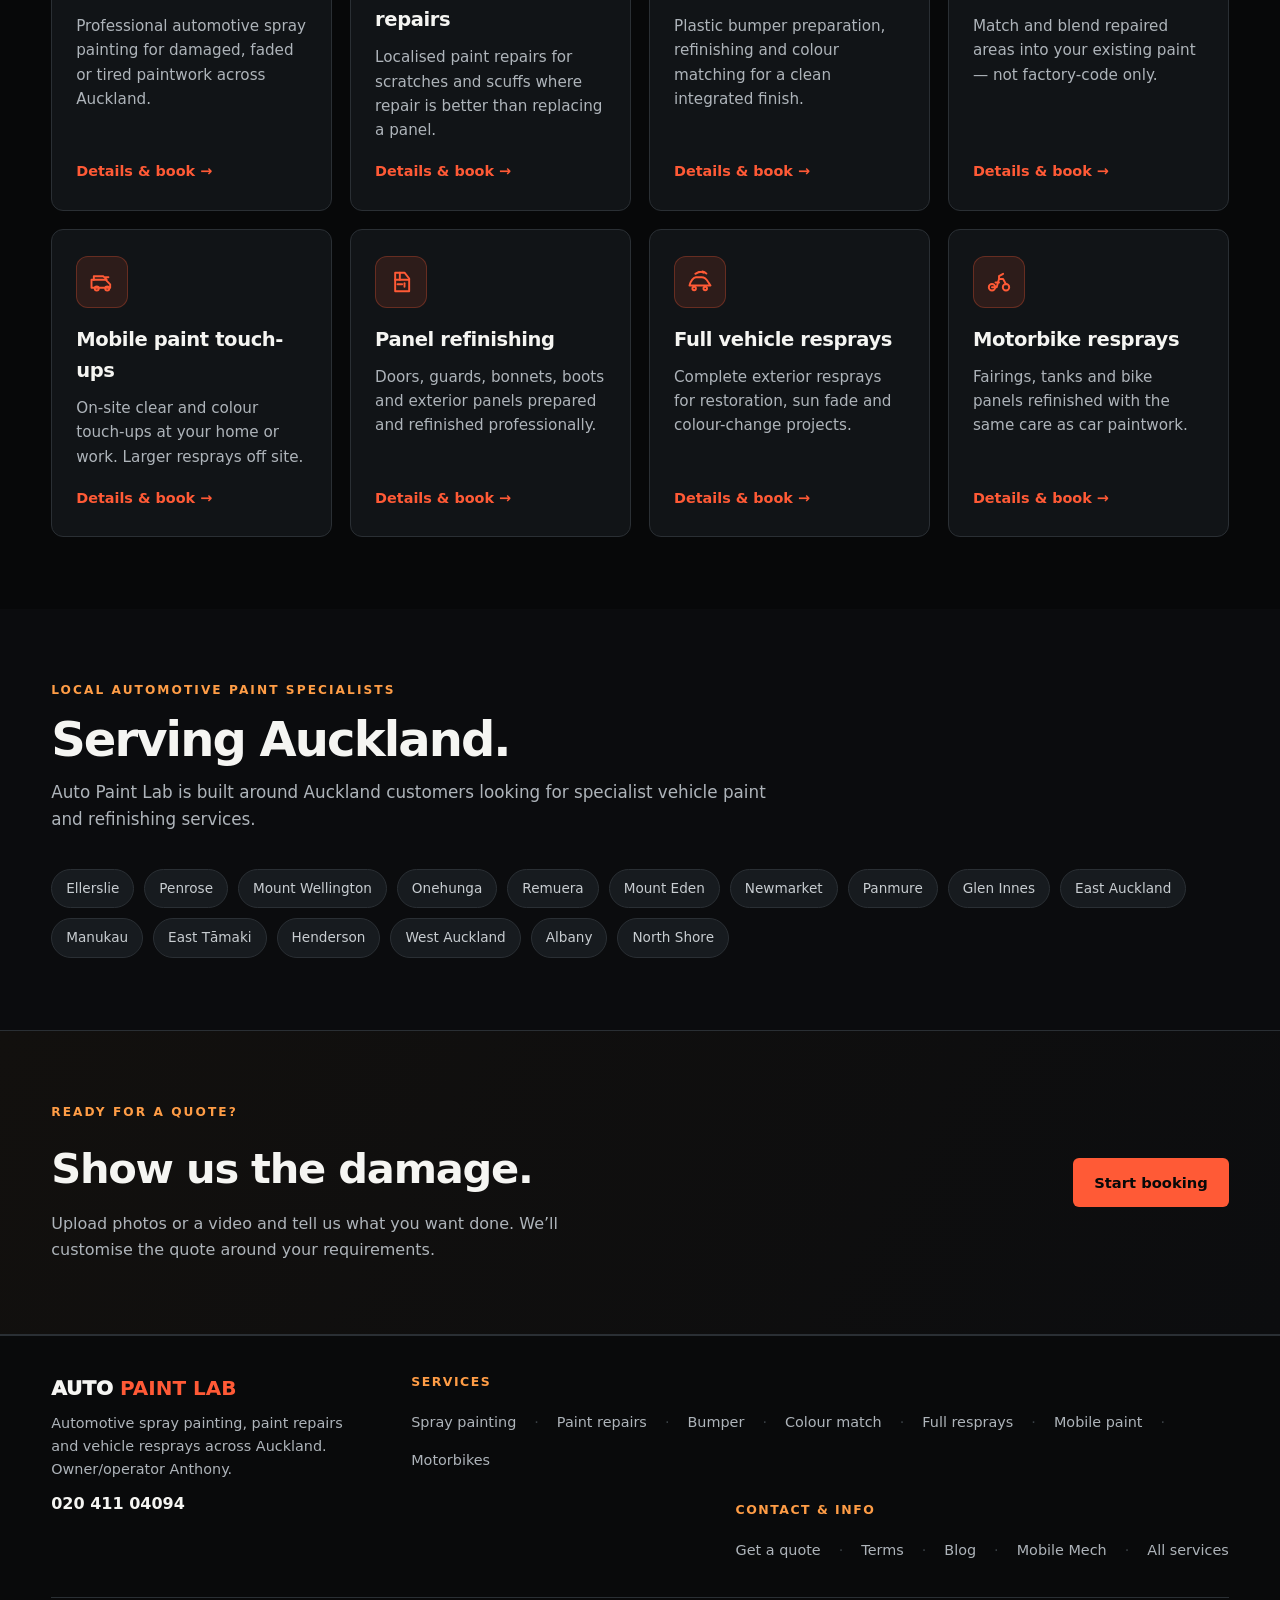
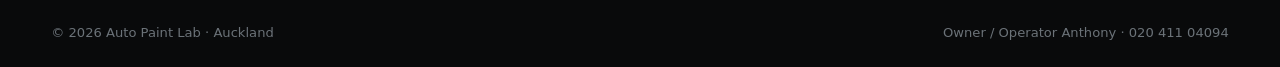
==== commit e9389297: "Add files via upload" ====
--- a/index.html
+++ b/index.html
@@ -3,15 +3,15 @@
 <head>
 <meta charset="utf-8">
 <meta name="viewport" content="width=device-width,initial-scale=1">
-<title>Car Spray Painting Auckland | Paint Repairs | Auto Paint Lab</title>
-<meta name="description" content="Car spray painting, paint repairs, bumper painting, colour matching, panel refinishing and full resprays across Auckland. Free quote and instant estimate.">
-<meta name="keywords" content="car spray painting Auckland, car paint repairs Auckland, spray painter Auckland, car respray Auckland, bumper painting Auckland, scratch repair Auckland, colour matching Auckland, panel refinishing Auckland">
+<title>Car Spray Painting Auckland | Bumper Painting, Scratch Repair & Resprays | Auto Paint Lab</title>
+<meta name="description" content="Auckland car spray painting specialists. Bumper painting, scratch & scuff repairs, colour matching, panel refinishing and full vehicle resprays. Instant online estimate tool. Mobile paint service available.">
+<meta name="keywords" content="car spray painting Auckland, paint repairs Auckland, spray painter Auckland, car respray Auckland, bumper painting, scratch repair, colour matching, panel refinishing">
 <meta name="robots" content="index,follow,max-image-preview:large">
 <meta name="author" content="Auto Paint Lab">
 <meta name="theme-color" content="#08090a">
 <link rel="canonical" href="https://autopaintlab.co.nz/">
 <meta property="og:title" content="Car Spray Painting Auckland | Paint Repairs & Resprays | Auto Paint Lab">
-<meta property="og:description" content="Car spray painting, paint repairs, bumper painting, colour matching, panel refinishing and full resprays across Auckland. Free quote and instant estimate.">
+<meta property="og:description" content="Auckland car spray painting specialists. Expert bumper painting, scratch & scuff repairs, colour matching, panel refinishing and full vehicle resprays. Instant online estimate. Mobile paint available.">
 <meta property="og:type" content="website">
 <meta property="og:url" content="https://autopaintlab.co.nz/">
 <meta property="og:site_name" content="Auto Paint Lab">
@@ -370,7 +370,7 @@
 </style>
 <meta name="twitter:card" content="summary_large_image">
 <meta name="twitter:title" content="Car Spray Painting Auckland | Paint Repairs & Resprays | Auto Paint Lab">
-<meta name="twitter:description" content="Car spray painting, paint repairs, bumper painting, colour matching, panel refinishing and full resprays across Auckland. Free quote and instant estimate.">
+<meta name="twitter:description" content="Auckland car spray painting specialists. Expert bumper painting, scratch & scuff repairs, colour matching, panel refinishing and full vehicle resprays. Instant online estimate. Mobile paint available.">
 <meta name="twitter:image" content="https://autopaintlab.co.nz/og.jpg">
 <meta property="og:locale" content="en_NZ">
 <script type="application/ld+json">
@@ -489,11 +489,11 @@
 </section>
 <section class="sister-company-section">
   <div class="wrap">
-    <a class="mobile-promo-card" href="https://mobilemech.co.nz/" target="_blank" rel="noopener noreferrer">
+    <a class="mobile-promo-card" href="https://mobilemech.co.nz/" target="_blank" rel="noopener noreferrer" title="Mobile Mech Auckland — mobile car servicing, repairs & diagnostics">
       <span class="mobile-promo-eyebrow">Sister company · Auckland</span>
-      <span class="mobile-promo-title">Mobile Mech <em>mobile mechanical repairs</em></span>
-      <span class="mobile-promo-sub">A separate sister company for mobile servicing, repairs and diagnostics at your home or workplace.</span>
-      <span class="mobile-promo-cta">Visit mobilemech.co.nz →</span>
+      <span class="mobile-promo-title">Mobile Mech — mobile car servicing &amp; repairs Auckland</span>
+      <span class="mobile-promo-sub">Mobile mechanical repairs, servicing, diagnostics and auto electrical at your home or workplace across Auckland. Sister company to Auto Paint Lab.</span>
+      <span class="mobile-promo-cta">Visit Mobile Mech Auckland → mobilemech.co.nz</span>
     </a>
   </div>
 </section>
@@ -563,7 +563,7 @@
   <a class="btn secondary" href="booking.html">Continue to booking</a>
 </div>
 </div>
-<div class="estimate-note"><strong>Important:</strong> This is an automated preliminary estimate, not a fixed quote. Final pricing can change after inspection if there is hidden damage, extra preparation, panel work or blending not visible in the photo.</div>
+<div class="estimate-note"><strong>Important — estimate only:</strong> The figure shown is an automated guide based on the size and vehicle make you entered. It is <em>not</em> a fixed quote. Final pricing is confirmed after inspection and can change if there is hidden damage, extra preparation, panel work, or colour blending not visible in photos.</div>
 </div>
 </div>
 </section>
@@ -573,7 +573,7 @@
 const japanese=['Toyota','Nissan','Mazda','Mitsubishi','Honda','Subaru','Suzuki','Isuzu','Lexus','Infiniti','Acura','Daihatsu','Hino','Mitsubishi Fuso'];
 const european=['Volkswagen','Audi','BMW','Mercedes-Benz','Mercedes','Mini','Porsche','Volvo','Saab','Peugeot','Citroen','Citroën','Renault','Fiat','Alfa Romeo','Jaguar','Land Rover','Bentley','Rolls-Royce','Skoda','Škoda','Seat','SEAT','Opel','Vauxhall'];
 function makeMultiplier(name){if(japanese.includes(name))return 1;if(european.includes(name))return 1.25;if(['Ford','Holden','Jeep','Chevrolet','GMC','Ram','Dodge','Chrysler','Cadillac','Lincoln','Tesla'].includes(name))return 1.15;return 1.08;}
-function calc(){const cm=Number(size.value), mult=makeMultiplier(make.value), pickupCost=pickup.checked?80:0; const area=Math.max(40,cm*cm); const base=Math.max(220,area*(300/632)); let low=Math.round((base*mult+pickupCost)/10)*10; let high=Math.round((base*mult*1.2+pickupCost)/10)*10; result.textContent='$'+low.toLocaleString()+' – $'+high.toLocaleString(); text.textContent=(pickup.checked?'Includes the $80 vehicle pickup. ':'')+'Based on an approximate damage size of '+cm+' cm. This is a preliminary estimate only.';}
+function calc(){const cm=Number(size.value), mult=makeMultiplier(make.value), pickupCost=pickup.checked?80:0; const area=Math.max(40,cm*cm); const base=Math.max(110,area*(150/632)); let low=Math.round((base*mult+pickupCost)/10)*10; let high=Math.round((base*mult*1.2+pickupCost)/10)*10; result.textContent='$'+low.toLocaleString()+' – $'+high.toLocaleString(); text.textContent=(pickup.checked?'Includes the $80 vehicle pickup. ':'')+'Based on an approximate damage size of '+cm+' cm. This is an automated estimate only — not a fixed quote. Final price is confirmed after we inspect the vehicle.';}
 document.getElementById('calculateEstimate').addEventListener('click',calc);
 if(photo) photo.addEventListener('change',()=>{preview.innerHTML=''; [...photo.files].slice(0,5).forEach(f=>{if(f.type.startsWith('image/')){const img=document.createElement('img');img.src=URL.createObjectURL(f);preview.appendChild(img);}})});
 })();
@@ -673,7 +673,7 @@
   <div class="wrap foot">
     <div class="foot-brand">
       <div class="logo">AUTO <b>PAINT LAB</b></div>
-      <p>Automotive spray painting, paint repairs and vehicle resprays across Auckland. Independent sole trader — Anthony.</p>
+      <p>Automotive spray painting, paint repairs and vehicle resprays across Auckland. Owner/operator Anthony.</p>
       <a href="tel:+642041104094" style="color:var(--text);font-weight:800">020 411 04094</a>
     </div>
     <div class="foot-cols">
@@ -702,7 +702,7 @@
     </div>
   </div>
   <div class="wrap copy">
-    <span>© 2026 Auto Paint Lab · Independent sole trader · Auckland</span>
+    <span>© 2026 Auto Paint Lab · Auckland</span>
     <span>Owner / Operator Anthony · 020 411 04094</span>
   </div>
 </footer>
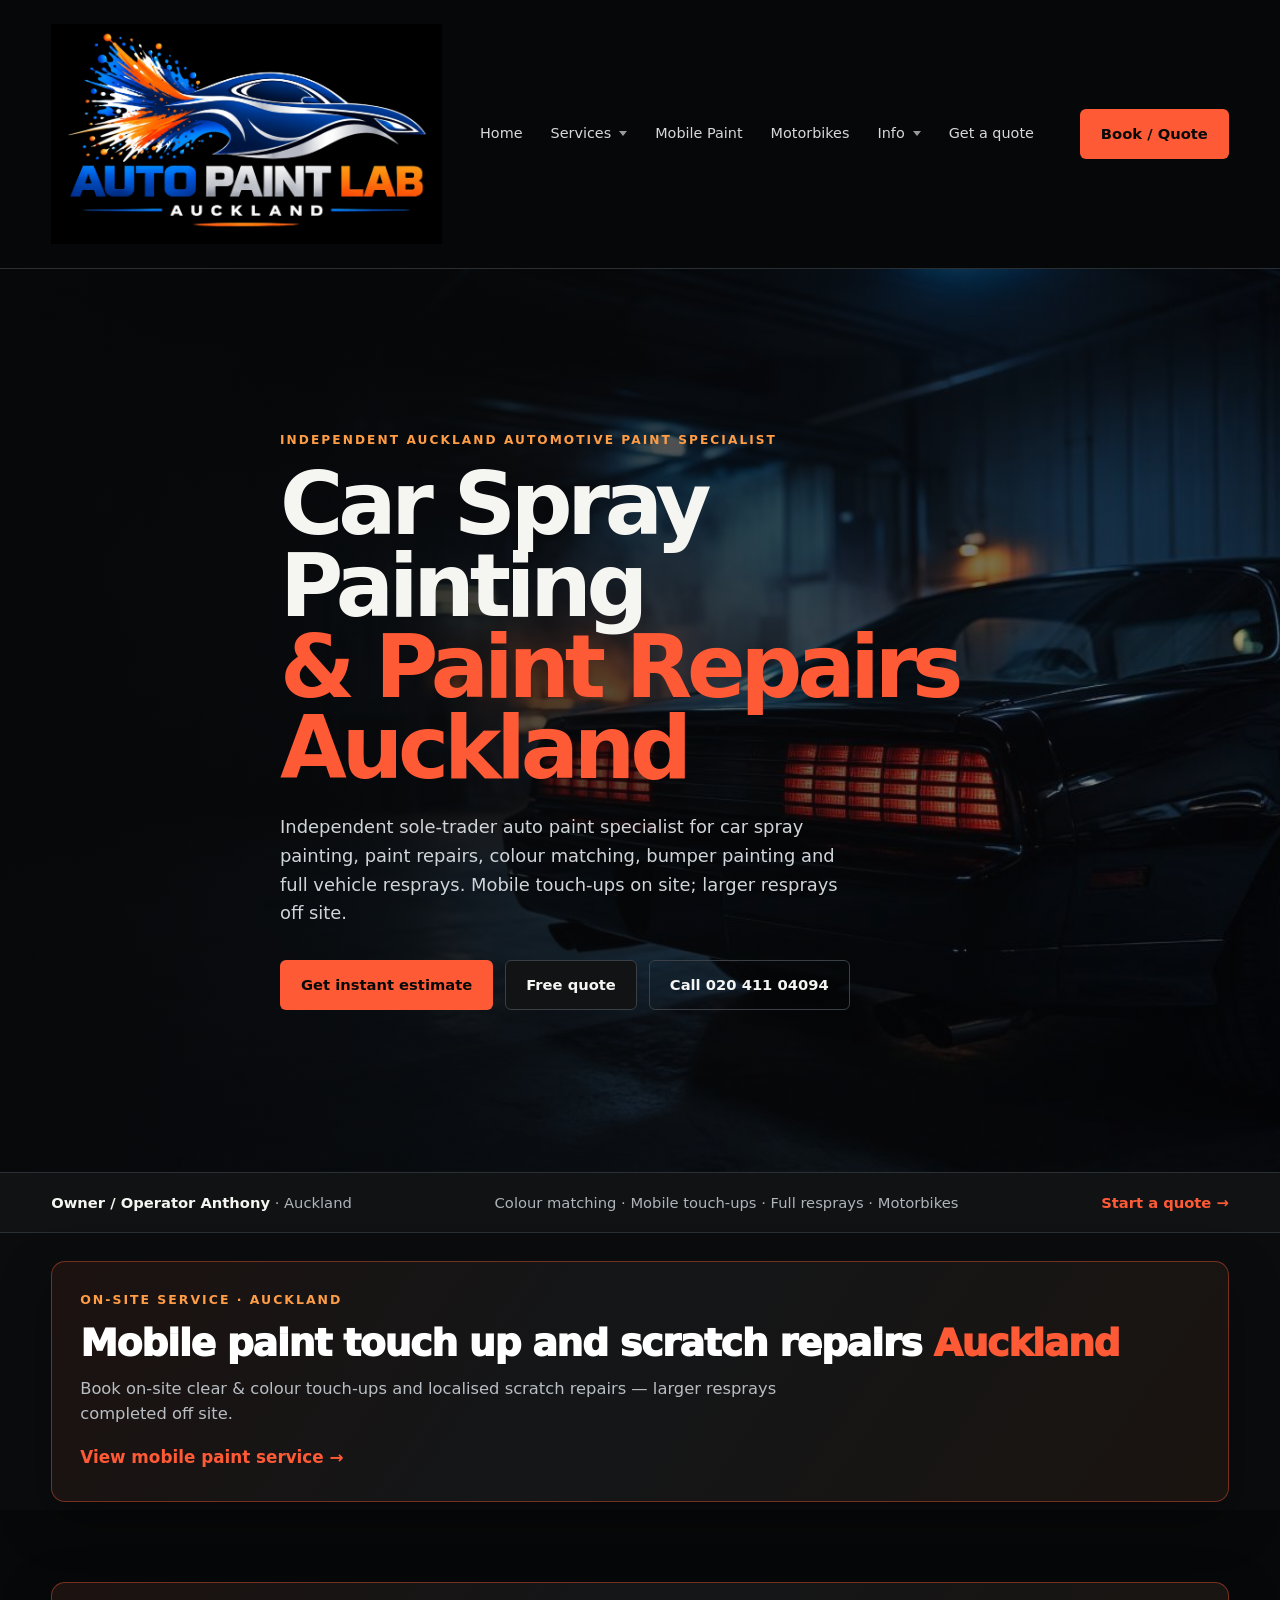
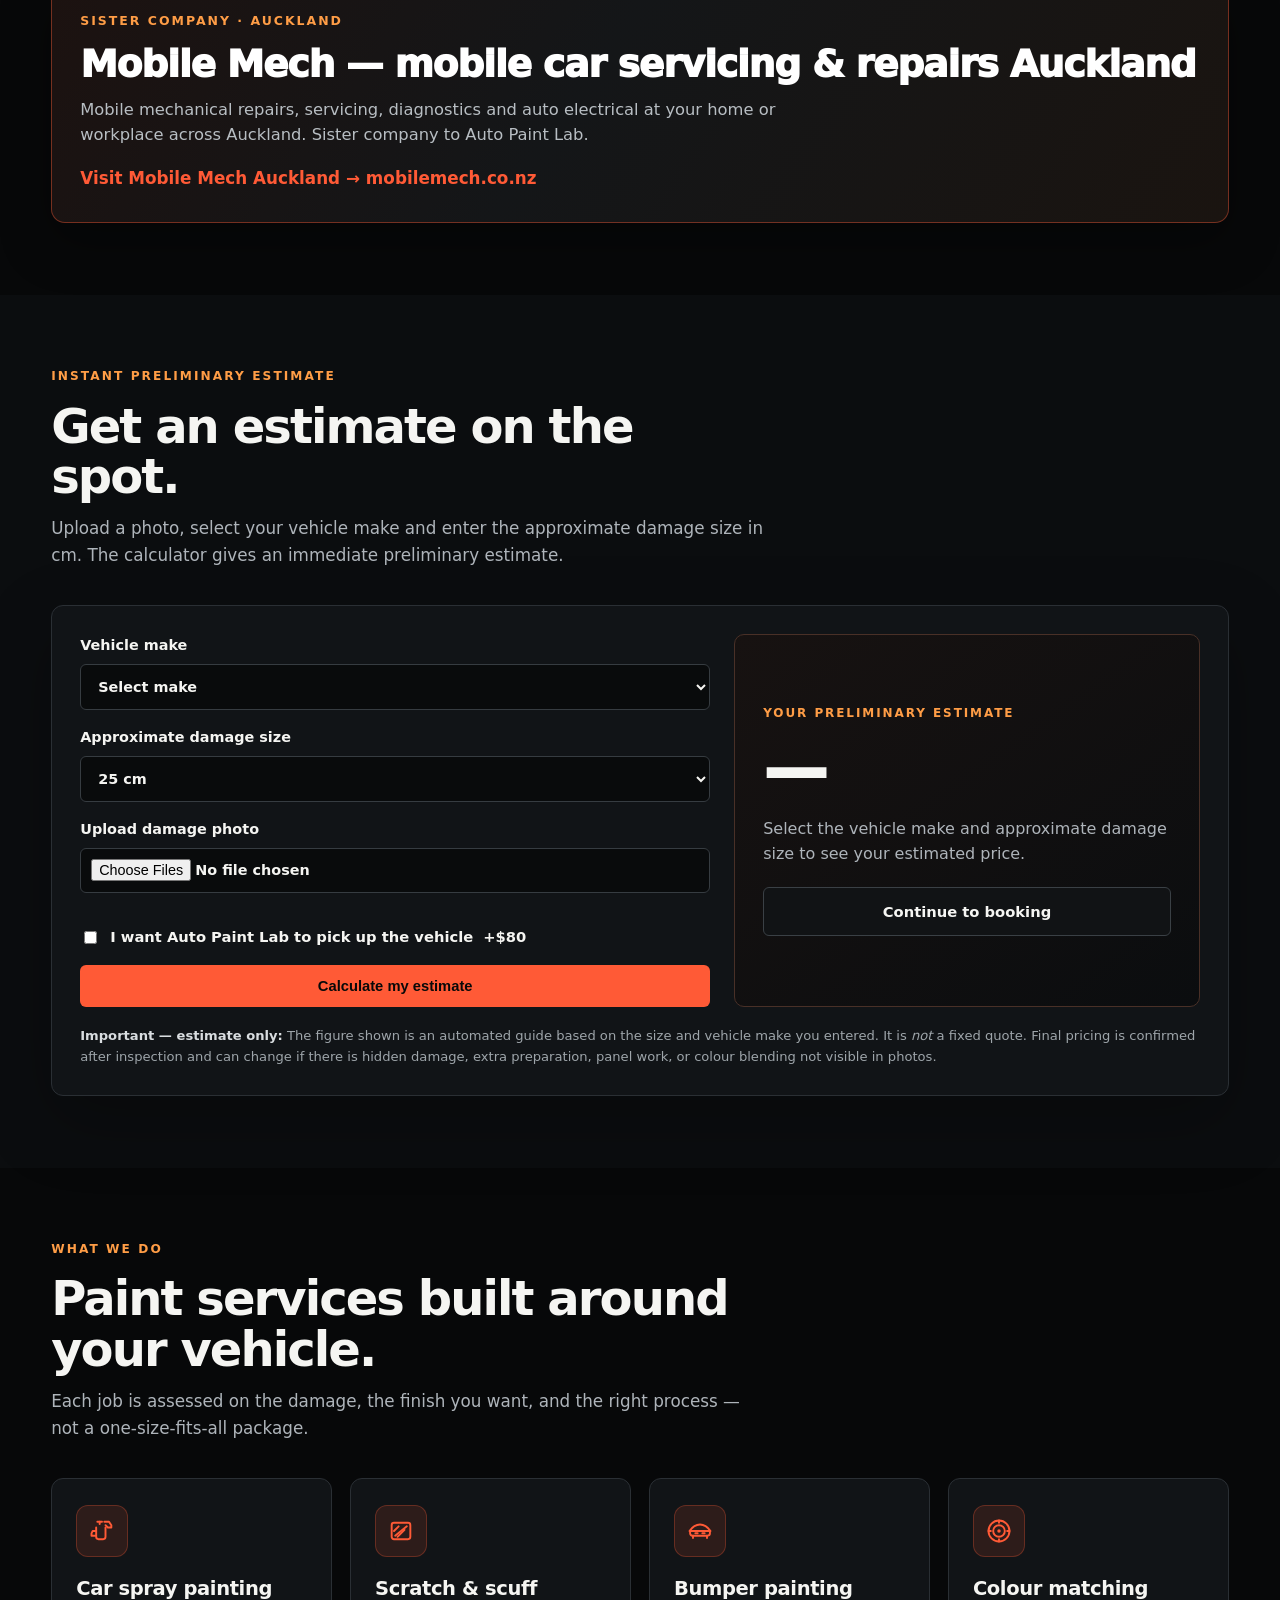
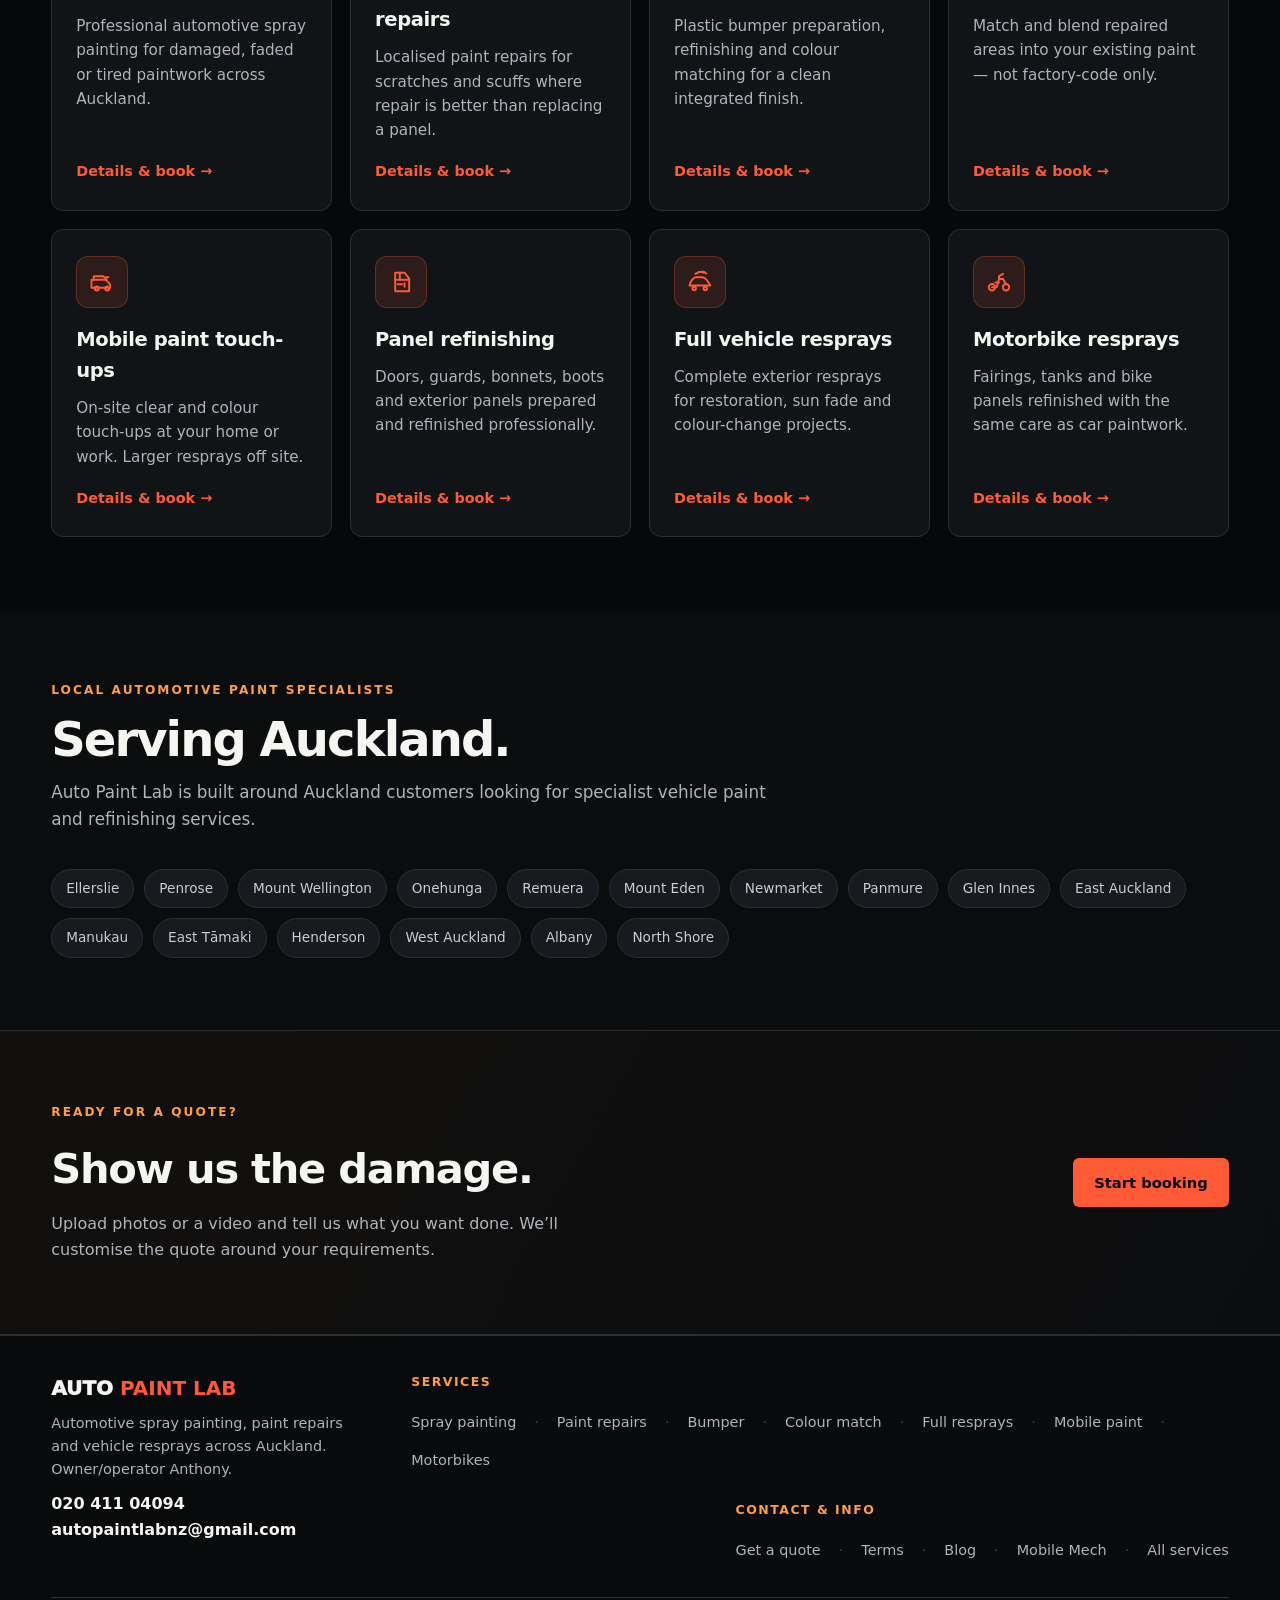
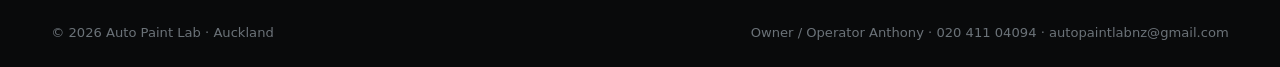
==== commit 9aab7a82: "Add files via upload" ====
--- a/index.html
+++ b/index.html
@@ -381,6 +381,7 @@
   "url": "https://autopaintlab.co.nz/",
   "logo": "https://autopaintlab.co.nz/assets/images/auto-paint-lab-logo-clean.webp",
   "telephone": "+642041104094",
+  "email": "autopaintlabnz@gmail.com",
   "description": "Independent automotive paint and refinishing service operating across Auckland, New Zealand.",
   "areaServed": {"@type": "City", "name": "Auckland", "sameAs": "https://www.wikidata.org/wiki/Q37100"}
 }
@@ -470,7 +471,7 @@
 
 <div class="strip">
   <div class="wrap">
-    <div><strong>Owner / Operator Anthony</strong> · Sole trader · Auckland</div>
+    <div><strong>Owner / Operator Anthony</strong> · Auckland</div>
     <div>Colour matching · Mobile touch-ups · Full resprays · Motorbikes</div>
     <div><a href="booking.html" style="color:var(--accent);font-weight:800">Start a quote →</a></div>
   </div>
@@ -674,7 +675,8 @@
     <div class="foot-brand">
       <div class="logo">AUTO <b>PAINT LAB</b></div>
       <p>Automotive spray painting, paint repairs and vehicle resprays across Auckland. Owner/operator Anthony.</p>
-      <a href="tel:+642041104094" style="color:var(--text);font-weight:800">020 411 04094</a>
+      <a href="tel:+642041104094" style="color:var(--text);font-weight:800">020 411 04094</a><br>
+      <a href="mailto:autopaintlabnz@gmail.com" style="color:var(--text);font-weight:700">autopaintlabnz@gmail.com</a>
     </div>
     <div class="foot-cols">
       <div class="foot-col">
@@ -703,7 +705,7 @@
   </div>
   <div class="wrap copy">
     <span>© 2026 Auto Paint Lab · Auckland</span>
-    <span>Owner / Operator Anthony · 020 411 04094</span>
+    <span>Owner / Operator Anthony · 020 411 04094 · autopaintlabnz@gmail.com</span>
   </div>
 </footer>
 <script>
